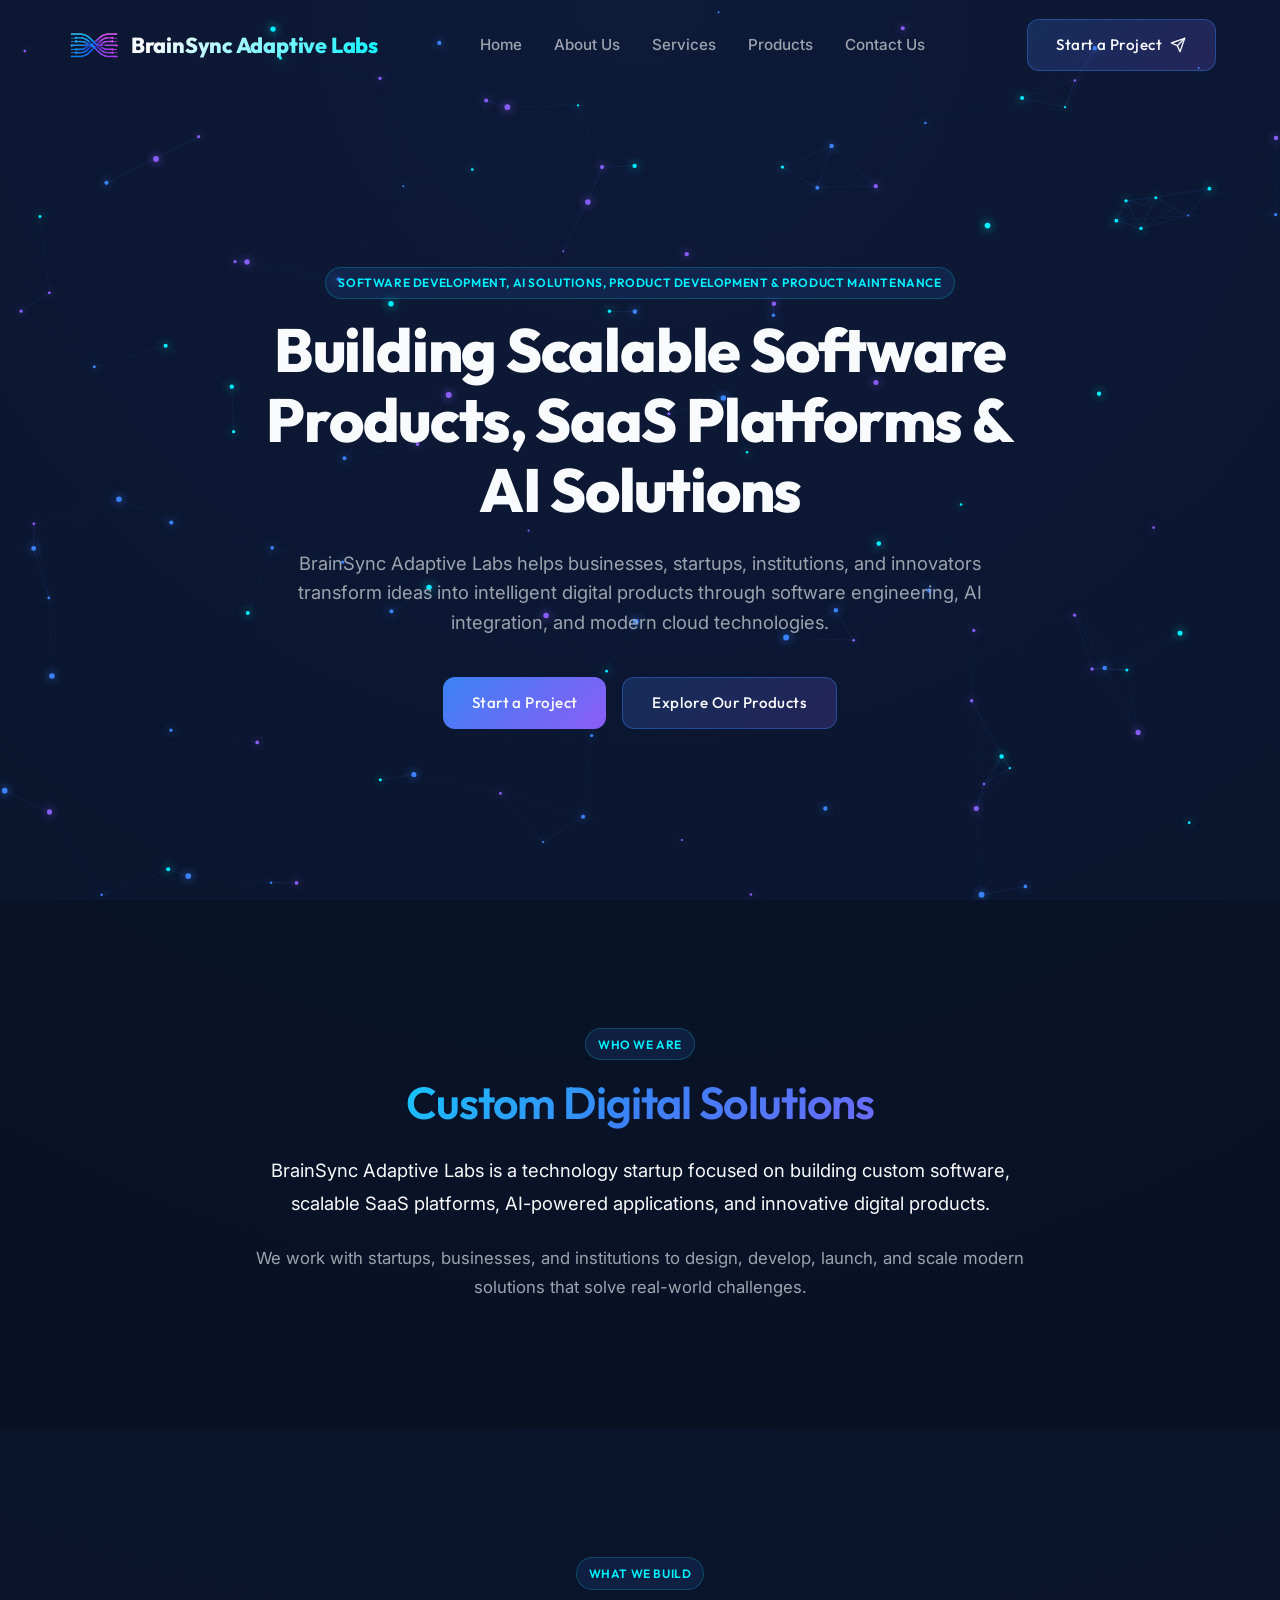
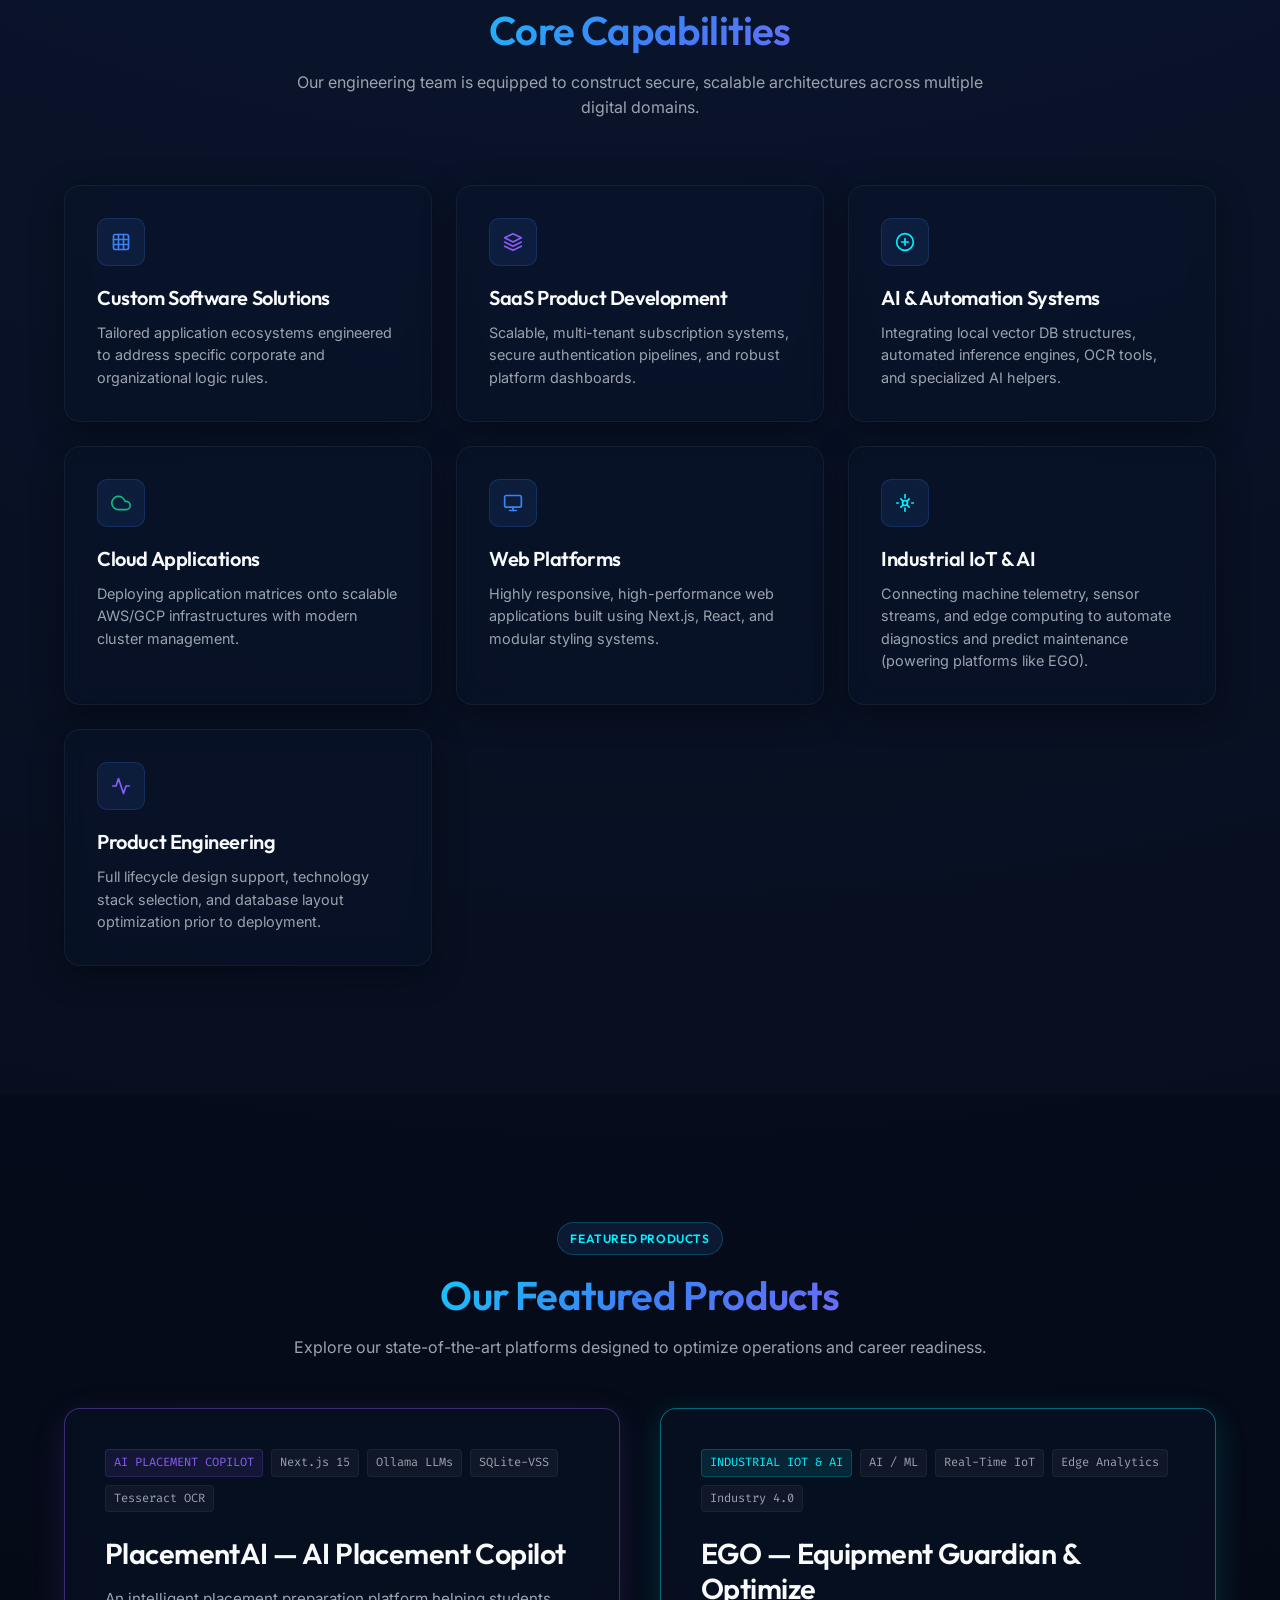
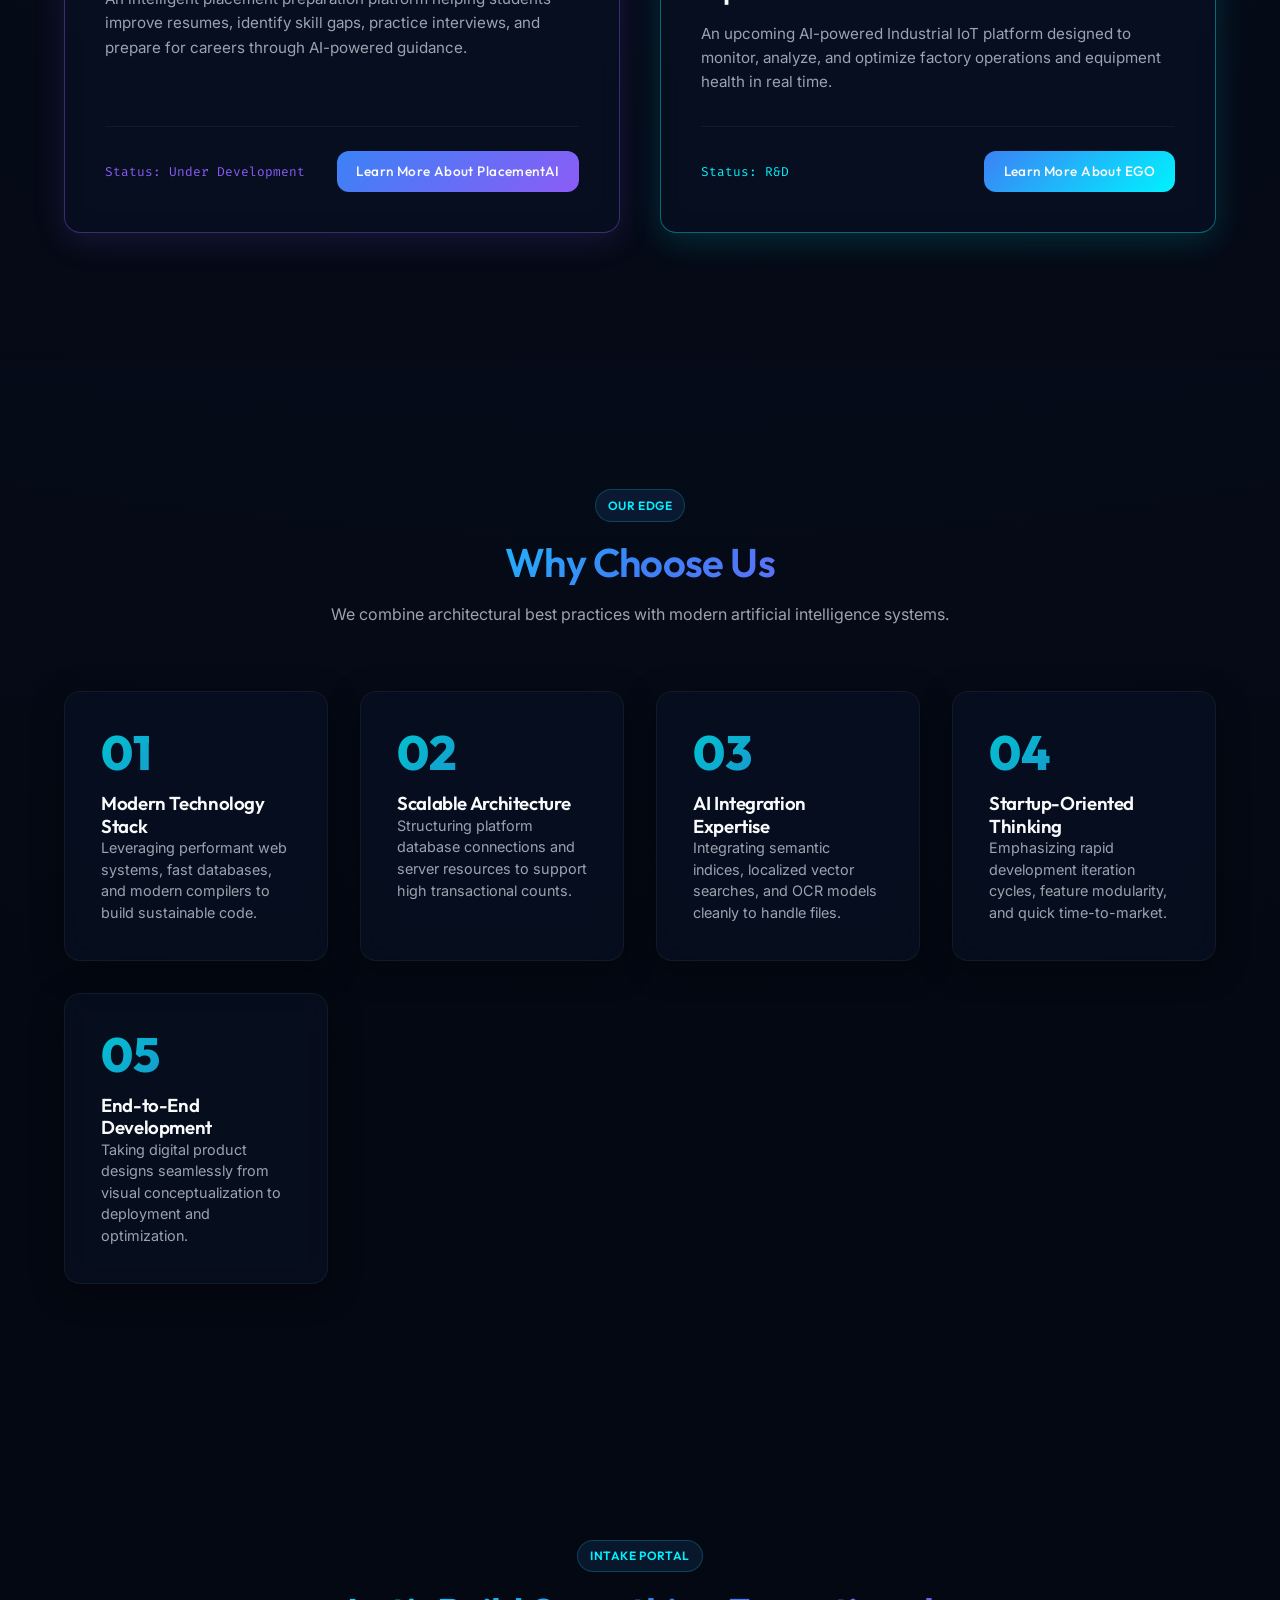
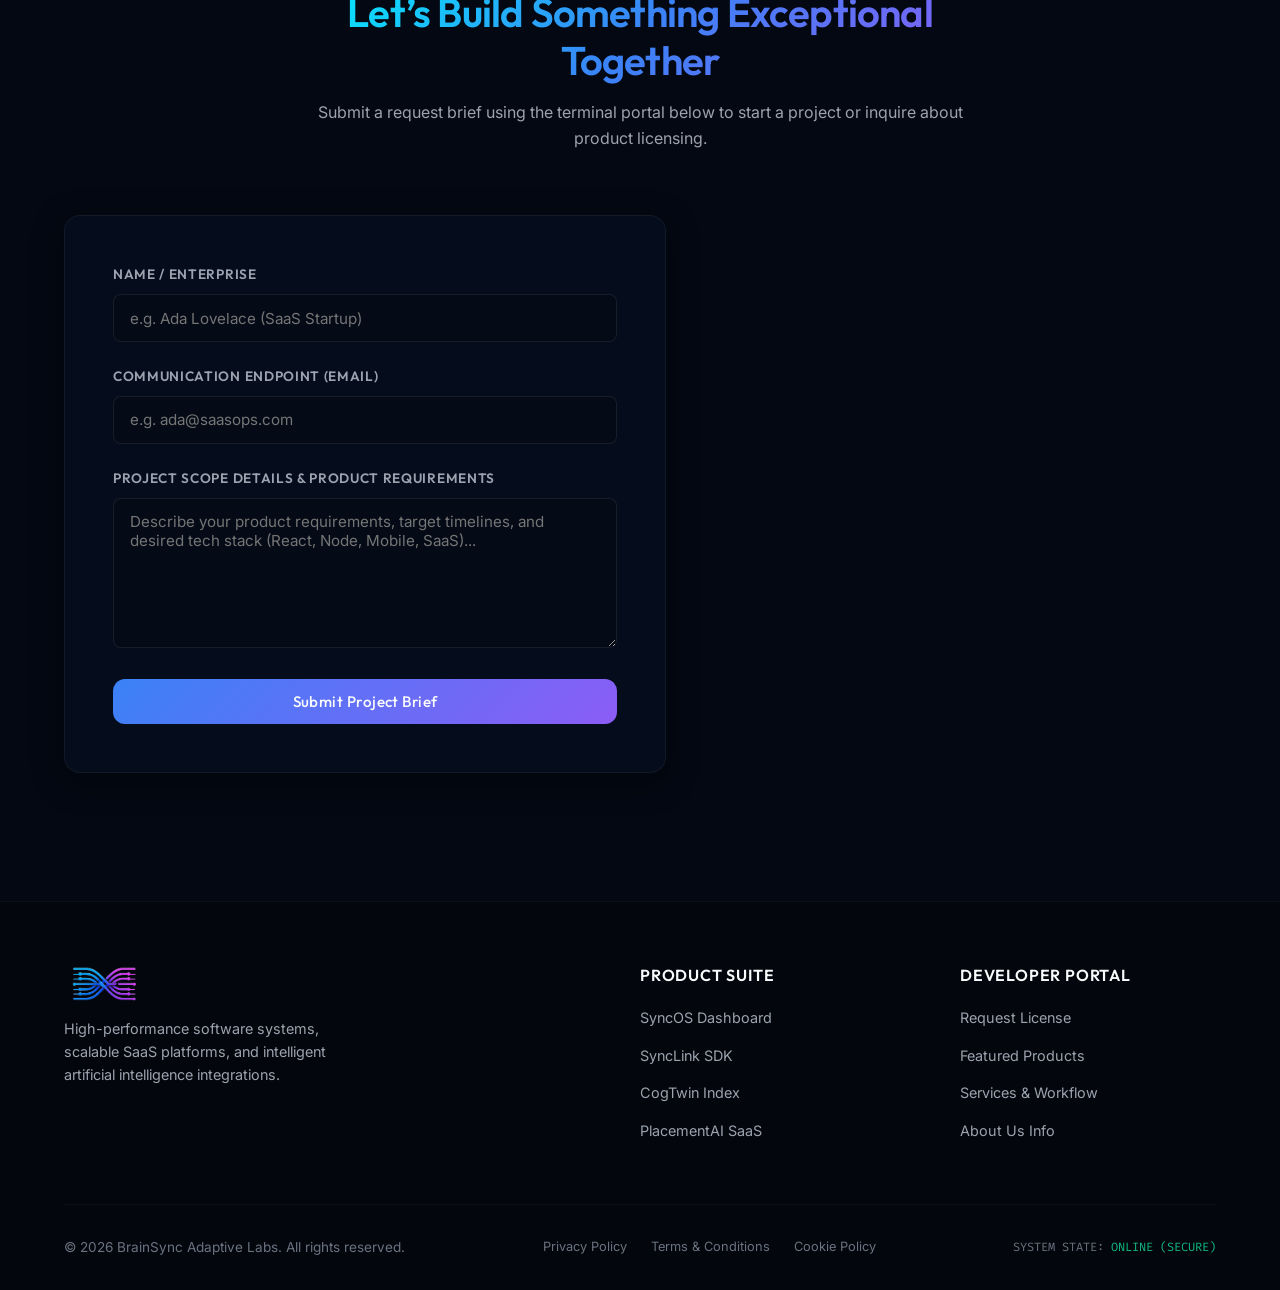
==== index.html @ 4ff1d691 "Version 0.1" ====
<!DOCTYPE html>
<html lang="en">

<head>
  <meta charset="UTF-8">
  <meta name="viewport" content="width=device-width, initial-scale=1.0">
  <title>BrainSync Adaptive Labs</title>

  <!-- SEO Meta Tags -->
  <meta name="description"
    content="BrainSync Adaptive Labs helps businesses, startups, institutions, and innovators transform ideas into intelligent digital products.">
  <meta name="keywords"
    content="BrainSync, Software Development, SaaS Development, AI Integration, Cloud Applications, Web Platforms, Product Engineering, PlacementAI">
  <meta name="author" content="BrainSync Adaptive Labs">

  <!-- Open Graph / Facebook -->
  <meta property="og:type" content="website">
  <meta property="og:title" content="BrainSync Adaptive Labs | Building Scalable Software & AI Solutions">
  <meta property="og:description"
    content="Transforming ideas into intelligent digital products through software engineering and modern cloud technologies.">
  <meta property="og:image" content="assets/logo-design.png">

  <!-- Twitter -->
  <meta property="twitter:card" content="summary_large_image">
  <meta property="twitter:title" content="BrainSync Adaptive Labs | Software Development & AI Product Engineering">
  <meta property="twitter:description"
    content="SaaS Platforms, AI Automation Systems, and custom enterprise software development.">

  <!-- Fonts Preconnect -->
  <link rel="preconnect" href="https://fonts.googleapis.com">
  <link rel="preconnect" href="https://fonts.gstatic.com" crossorigin>

  <!-- Stylesheets -->
  <link rel="stylesheet" href="css/styles.css">
  <link rel="stylesheet" href="css/components.css">
</head>

<body>

  <!-- Header Navigation -->
  <header id="main-header">
    <div class="container nav-container">
      <a href="index.html" class="logo" id="header-logo">
        <img src="assets/logo-design.png" alt="BrainSync Logo" style="height: 26px; margin-right: 0.5rem;">
        BrainSync Adaptive Labs
      </a>
      <nav>
        <ul class="nav-links">
          <li><a href="index.html" id="nav-link-home" class="active">Home</a></li>
          <li><a href="about.html" id="nav-link-about">About Us</a></li>
          <li><a href="services.html" id="nav-link-services">Services</a></li>
          <li><a href="products.html" id="nav-link-products">Products</a></li>
          <li><a href="contact.html" id="nav-link-contact">Contact Us</a></li>
        </ul>
      </nav>
      <a href="contact.html" class="glow-btn" id="nav-cta-btn">
        Start a Project
        <svg width="16" height="16" viewBox="0 0 24 24" fill="none" stroke="currentColor" stroke-width="2"
          stroke-linecap="round" stroke-linejoin="round">
          <line x1="22" y1="2" x2="11" y2="13"></line>
          <polygon points="22 2 15 22 11 13 2 9 22 2"></polygon>
        </svg>
      </a>
    </div>
  </header>

  <!-- Main Content -->
  <main>

    <!-- Hero Section -->
    <section class="hero" id="hero-section">
      <canvas id="particles-canvas"></canvas>
      <div class="container hero-grid-container">
        <div class="hero-content">
          <div class="badge" id="hero-badge">Software Development, AI Solutions, Product Development & Product Maintenance</div>
          <h1 class="hero-title" id="hero-main-title">
            Building Scalable Software Products, SaaS Platforms & AI Solutions
          </h1>
          <p class="hero-desc" id="hero-description">
            BrainSync Adaptive Labs helps businesses, startups, institutions, and innovators transform ideas into
            intelligent digital products through software engineering, AI integration, and modern cloud technologies.
          </p>
          <div class="hero-actions" id="hero-button-group">
            <a href="contact.html" class="glow-btn glow-btn-primary" id="hero-primary-cta">Start a Project</a>
            <a href="products.html" class="glow-btn" id="hero-secondary-cta">Explore Our Products</a>
          </div>
        </div>
    </section>

    <!-- Section: Who We Are -->
    <section class="section-padding" id="who-we-are" style="background: rgba(4, 8, 18, 0.25);">
      <div class="container">
        <div class="reveal" style="text-align: center; max-width: 800px; margin: 0 auto;" id="who-we-are-content">
          <div class="badge">Who We Are</div>
          <h2 class="gradient-text" style="font-size: 2.8rem; margin-bottom: 1.5rem;">Custom Digital Solutions</h2>
          <p style="color: var(--text-primary); font-size: 1.15rem; line-height: 1.8; margin-bottom: 1.5rem;">
            BrainSync Adaptive Labs is a technology startup focused on building custom software, scalable SaaS
            platforms, AI-powered applications, and innovative digital products.
          </p>
          <p style="color: var(--text-secondary); font-size: 1.05rem; line-height: 1.7;">
            We work with startups, businesses, and institutions to design, develop, launch, and scale modern solutions
            that solve real-world challenges.
          </p>
        </div>
      </div>
    </section>

    <!-- Section: What We Build -->
    <section class="section-padding" id="what-we-build">
      <div class="container">
        <div class="reveal" style="text-align: center; max-width: 700px; margin: 0 auto 4rem;"
          id="what-we-build-header">
          <div class="badge">What We Build</div>
          <h2 class="gradient-text" style="font-size: 2.5rem; margin-bottom: 1rem;">Core Capabilities</h2>
          <p style="color: var(--text-secondary);">
            Our engineering team is equipped to construct secure, scalable architectures across multiple digital
            domains.
          </p>
        </div>

        <div class="services-grid reveal" id="what-we-build-grid">

          <!-- Custom Software Solutions -->
          <div class="service-card glass">
            <div class="service-card-icon" style="color: var(--color-primary);">
              <svg width="20" height="20" viewBox="0 0 24 24" fill="none" stroke="currentColor" stroke-width="2"
                stroke-linecap="round" stroke-linejoin="round">
                <rect x="3" y="3" width="18" height="18" rx="2" ry="2"></rect>
                <line x1="9" y1="3" x2="9" y2="21"></line>
                <line x1="15" y1="3" x2="15" y2="21"></line>
                <line x1="3" y1="9" x2="21" y2="9"></line>
                <line x1="3" y1="15" x2="21" y2="15"></line>
              </svg>
            </div>
            <h3>Custom Software Solutions</h3>
            <p>Tailored application ecosystems engineered to address specific corporate and organizational logic rules.
            </p>
          </div>

          <!-- SaaS Product Development -->
          <div class="service-card glass">
            <div class="service-card-icon" style="color: var(--color-secondary);">
              <svg width="20" height="20" viewBox="0 0 24 24" fill="none" stroke="currentColor" stroke-width="2"
                stroke-linecap="round" stroke-linejoin="round">
                <path d="M12 2L2 7l10 5 10-5-10-5zM2 17l10 5 10-5M2 12l10 5 10-5"></path>
              </svg>
            </div>
            <h3>SaaS Product Development</h3>
            <p>Scalable, multi-tenant subscription systems, secure authentication pipelines, and robust platform
              dashboards.</p>
          </div>

          <!-- AI & Automation Systems -->
          <div class="service-card glass">
            <div class="service-card-icon" style="color: var(--color-accent);">
              <svg width="20" height="20" viewBox="0 0 24 24" fill="none" stroke="currentColor" stroke-width="2"
                stroke-linecap="round" stroke-linejoin="round">
                <circle cx="12" cy="12" r="10"></circle>
                <path d="M8 12h8M12 8v8"></path>
              </svg>
            </div>
            <h3>AI & Automation Systems</h3>
            <p>Integrating local vector DB structures, automated inference engines, OCR tools, and specialized AI
              helpers.</p>
          </div>

          <!-- Cloud Applications -->
          <div class="service-card glass">
            <div class="service-card-icon" style="color: var(--color-success);">
              <svg width="20" height="20" viewBox="0 0 24 24" fill="none" stroke="currentColor" stroke-width="2"
                stroke-linecap="round" stroke-linejoin="round">
                <path d="M18 10h-1.26A8 8 0 1 0 9 20h9a5 5 0 0 0 0-10z"></path>
              </svg>
            </div>
            <h3>Cloud Applications</h3>
            <p>Deploying application matrices onto scalable AWS/GCP infrastructures with modern cluster management.</p>
          </div>

          <!-- Web Platforms -->
          <div class="service-card glass">
            <div class="service-card-icon" style="color: var(--color-primary);">
              <svg width="20" height="20" viewBox="0 0 24 24" fill="none" stroke="currentColor" stroke-width="2"
                stroke-linecap="round" stroke-linejoin="round">
                <rect x="2" y="3" width="20" height="14" rx="2" ry="2"></rect>
                <line x1="8" y1="21" x2="16" y2="21"></line>
                <line x1="12" y1="17" x2="12" y2="21"></line>
              </svg>
            </div>
            <h3>Web Platforms</h3>
            <p>Highly responsive, high-performance web applications built using Next.js, React, and modular styling
              systems.</p>
          </div>

          <!-- Industrial IoT & AI -->
          <div class="service-card glass">
            <div class="service-card-icon" style="color: var(--color-accent);">
              <svg width="20" height="20" viewBox="0 0 24 24" fill="none" stroke="currentColor" stroke-width="2"
                stroke-linecap="round" stroke-linejoin="round">
                <circle cx="12" cy="12" r="3"></circle>
                <path d="M12 2v4M12 18v4M4 12H2m20 0h-2M17 17l-3-3M7 7l3 3M17 7l-3 3M7 17l3-3"></path>
              </svg>
            </div>
            <h3>Industrial IoT & AI</h3>
            <p>Connecting machine telemetry, sensor streams, and edge computing to automate diagnostics and predict maintenance (powering platforms like EGO).</p>
          </div>

          <!-- Product Engineering -->
          <div class="service-card glass" id="card-product-eng">
            <div class="service-card-icon" style="color: var(--color-secondary);">
              <svg width="20" height="20" viewBox="0 0 24 24" fill="none" stroke="currentColor" stroke-width="2"
                stroke-linecap="round" stroke-linejoin="round">
                <polyline points="22 12 18 12 15 21 9 3 6 12 2 12"></polyline>
              </svg>
            </div>
            <h3>Product Engineering</h3>
            <p>Full lifecycle design support, technology stack selection, and database layout optimization prior to
              deployment.</p>
          </div>

        </div>
      </div>
    </section>

    <!-- Section: Featured Products -->
    <section class="section-padding" id="featured-product" style="background: rgba(4, 8, 18, 0.4);">
      <div class="container">
        <div class="reveal" style="text-align: center; max-width: 700px; margin: 0 auto 3rem;"
          id="featured-product-header">
          <div class="badge">Featured Products</div>
          <h2 class="gradient-text" style="font-size: 2.5rem; margin-bottom: 1rem;">Our Featured Products</h2>
          <p style="color: var(--text-secondary);">
            Explore our state-of-the-art platforms designed to optimize operations and career readiness.
          </p>
        </div>

        <div class="grid-cols-2 reveal">
          <!-- PlacementAI Card -->
          <div class="work-card glass"
            style="border-color: rgba(139, 92, 246, 0.4); box-shadow: 0 8px 32px 0 rgba(139, 92, 246, 0.15); display: flex; flex-direction: column; justify-content: space-between;">
            <div>
              <div class="work-tech-stack" style="margin-bottom: 1.5rem;">
                <span class="tech-badge"
                  style="background: rgba(139, 92, 246, 0.1); color: var(--color-secondary); border-color: rgba(139, 92, 246, 0.2);">AI PLACEMENT COPILOT</span>
                <span class="tech-badge">Next.js 15</span>
                <span class="tech-badge">Ollama LLMs</span>
                <span class="tech-badge">SQLite-VSS</span>
                <span class="tech-badge">Tesseract OCR</span>
              </div>
              <h3 style="font-size: 1.8rem; margin-bottom: 1rem;">PlacementAI — AI Placement Copilot</h3>
              <p style="color: var(--text-secondary); font-size: 0.95rem; line-height: 1.6; margin-bottom: 2rem;">
                An intelligent placement preparation platform helping students improve resumes, identify skill gaps,
                practice interviews, and prepare for careers through AI-powered guidance.
              </p>
            </div>
            <div
              style="display: flex; align-items: center; justify-content: space-between; flex-wrap: wrap; gap: 1rem; margin-top: auto; border-top: 1px solid rgba(255, 255, 255, 0.05); padding-top: 1.5rem;">
              <div style="font-family: var(--font-mono); font-size: 0.8rem; color: var(--color-secondary);">
                Status: Under Development
              </div>
              <a href="products.html" class="glow-btn glow-btn-primary"
                style="padding: 0.6rem 1.2rem; font-size: 0.85rem;">
                Learn More About PlacementAI
              </a>
            </div>
          </div>

          <!-- EGO Card -->
          <div class="work-card glass"
            style="border-color: rgba(0, 242, 254, 0.4); box-shadow: 0 8px 32px 0 rgba(0, 242, 254, 0.15); display: flex; flex-direction: column; justify-content: space-between;">
            <div>
              <div class="work-tech-stack" style="margin-bottom: 1.5rem;">
                <span class="tech-badge"
                  style="background: rgba(0, 242, 254, 0.1); color: var(--color-accent); border-color: rgba(0, 242, 254, 0.2);">INDUSTRIAL IOT & AI</span>
                <span class="tech-badge">AI / ML</span>
                <span class="tech-badge">Real-Time IoT</span>
                <span class="tech-badge">Edge Analytics</span>
                <span class="tech-badge">Industry 4.0</span>
              </div>
              <h3 style="font-size: 1.8rem; margin-bottom: 1rem;">EGO — Equipment Guardian & Optimize</h3>
              <p style="color: var(--text-secondary); font-size: 0.95rem; line-height: 1.6; margin-bottom: 2rem;">
                An upcoming AI-powered Industrial IoT platform designed to monitor, analyze, and optimize factory operations and equipment health in real time.
              </p>
            </div>
            <div
              style="display: flex; align-items: center; justify-content: space-between; flex-wrap: wrap; gap: 1rem; margin-top: auto; border-top: 1px solid rgba(255, 255, 255, 0.05); padding-top: 1.5rem;">
              <div style="font-family: var(--font-mono); font-size: 0.8rem; color: var(--color-accent);">
                Status: R&D
              </div>
              <a href="products.html#ego-product-section" class="glow-btn glow-btn-primary"
                style="padding: 0.6rem 1.2rem; font-size: 0.85rem; background: linear-gradient(135deg, var(--color-primary) 0%, var(--color-accent) 100%); border: none;">
                Learn More About EGO
              </a>
            </div>
          </div>
        </div>
      </div>
    </section>

    <!-- Section: Why Choose Us -->
    <section class="section-padding" id="why-choose-us">
      <div class="container">
        <div class="reveal" style="text-align: center; max-width: 700px; margin: 0 auto 4rem;"
          id="why-choose-us-header">
          <div class="badge">Our Edge</div>
          <h2 class="gradient-text" style="font-size: 2.5rem; margin-bottom: 1rem;">Why Choose Us</h2>
          <p style="color: var(--text-secondary);">
            We combine architectural best practices with modern artificial intelligence systems.
          </p>
        </div>

        <div class="process-grid reveal" id="why-choose-us-grid">

          <div class="process-step-card glass">
            <div class="process-number">01</div>
            <h3>Modern Technology Stack</h3>
            <p style="color: var(--text-secondary); font-size: 0.9rem; line-height: 1.5;">
              Leveraging performant web systems, fast databases, and modern compilers to build sustainable code.
            </p>
          </div>

          <div class="process-step-card glass">
            <div class="process-number">02</div>
            <h3>Scalable Architecture</h3>
            <p style="color: var(--text-secondary); font-size: 0.9rem; line-height: 1.5;">
              Structuring platform database connections and server resources to support high transactional counts.
            </p>
          </div>

          <div class="process-step-card glass">
            <div class="process-number">03</div>
            <h3>AI Integration Expertise</h3>
            <p style="color: var(--text-secondary); font-size: 0.9rem; line-height: 1.5;">
              Integrating semantic indices, localized vector searches, and OCR models cleanly to handle files.
            </p>
          </div>

          <div class="process-step-card glass">
            <div class="process-number">04</div>
            <h3>Startup-Oriented Thinking</h3>
            <p style="color: var(--text-secondary); font-size: 0.9rem; line-height: 1.5;">
              Emphasizing rapid development iteration cycles, feature modularity, and quick time-to-market.
            </p>
          </div>

          <div class="process-step-card glass" id="why-us-5" style="grid-column: span 1; justify-self: center;">
            <div class="process-number">05</div>
            <h3>End-to-End Development</h3>
            <p style="color: var(--text-secondary); font-size: 0.9rem; line-height: 1.5;">
              Taking digital product designs seamlessly from visual conceptualization to deployment and optimization.
            </p>
          </div>

        </div>
      </div>
    </section>

    <!-- Final CTA & Intake Section -->
    <section class="section-padding" id="contact" style="background: rgba(4, 8, 18, 0.4);">
      <div class="container">

        <div class="reveal" style="text-align: center; max-width: 700px; margin: 0 auto 4rem;"
          id="contact-section-header">
          <div class="badge">Intake Portal</div>
          <h2 class="gradient-text" style="font-size: 2.5rem; margin-bottom: 1rem;">Let’s Build Something Exceptional
            Together</h2>
          <p style="color: var(--text-secondary);">
            Submit a request brief using the terminal portal below to start a project or inquire about product
            licensing.
          </p>
        </div>

        <div class="portal-grid reveal" id="contact-portal-grid">

          <!-- Request Form -->
          <div class="portal-form-container glass" id="contact-form-card">
            <form id="contact-form">
              <div class="form-group">
                <label for="form-name" class="form-label">Name / Enterprise</label>
                <input type="text" id="form-name" class="form-input" placeholder="e.g. Ada Lovelace (SaaS Startup)"
                  required>
              </div>
              <div class="form-group">
                <label for="form-email" class="form-label">Communication Endpoint (Email)</label>
                <input type="email" id="form-email" class="form-input" placeholder="e.g. ada@saasops.com" required>
              </div>
              <div class="form-group">
                <label for="form-message" class="form-label">Project Scope Details & Product Requirements</label>
                <textarea id="form-message" class="form-textarea"
                  placeholder="Describe your product requirements, target timelines, and desired tech stack (React, Node, Mobile, SaaS)..."
                  required></textarea>
              </div>
              <button type="submit" class="glow-btn glow-btn-primary" style="width: 100%;" id="form-submit">
                Submit Project Brief
              </button>
            </form>
          </div>

          <!-- Console Terminal 
          <div class="terminal-card" id="contact-terminal-card">
            <div class="terminal-header">
              <div class="terminal-dots">
                <div class="terminal-dot-btn red"></div>
                <div class="terminal-dot-btn yellow"></div>
                <div class="terminal-dot-btn green"></div>
              </div>
              <div class="terminal-title">BrainSync CLI - Telemetry Log</div>
              <div style="width: 38px;"></div>  visual balance spacer 
            </div>
            <div class="terminal-body" id="terminal-body">
              <div class="terminal-line">
                <span class="terminal-prompt">bs-labs$</span>
                <span class="terminal-text system">System active. Telemetry channels open on port 8080.</span>
              </div>
              <div class="terminal-line">
                <span class="terminal-prompt">bs-labs$</span>
                <span class="terminal-text system">Awaiting contact portal submission. Ready.</span>
              </div>
              <span class="terminal-cursor"></span>
            </div>
          </div>

        </div>

      </div>
      -->
    </section>

  </main>

  <!-- Footer Section -->
  <footer>
    <div class="container">
      <div class="footer-grid" id="footer-top-grid">
        <div class="footer-brand" id="footer-brand-info">
          <img src="assets/logo-design.png" alt="BrainSync Logo"
            style="height: 35px; border-radius: 4px; margin-bottom: 1rem; display: block;">
          <p>
            High-performance software systems, scalable SaaS platforms, and intelligent artificial intelligence
            integrations.
          </p>
        </div>
        <div class="footer-links" id="footer-nav-col">
          <h4>Product Suite</h4>
          <ul>
            <li><a href="products.html">SyncOS Dashboard</a></li>
            <li><a href="products.html">SyncLink SDK</a></li>
            <li><a href="products.html">CogTwin Index</a></li>
            <li><a href="products.html">PlacementAI SaaS</a></li>
          </ul>
        </div>
        <div class="footer-links" id="footer-legal-col">
          <h4>Developer Portal</h4>
          <ul>
            <li><a href="contact.html">Request License</a></li>
            <li><a href="index.html#featured-product">Featured Products</a></li>
            <li><a href="services.html">Services & Workflow</a></li>
            <li><a href="about.html">About Us Info</a></li>
          </ul>
        </div>
      </div>
      <div class="footer-bottom" id="footer-bottom-bar">
        <div>&copy; 2026 BrainSync Adaptive Labs. All rights reserved.</div>
        <div style="display: flex; gap: 1.5rem; font-size: 0.8rem; flex-wrap: wrap;">
          <a href="privacy.html">Privacy Policy</a>
          <a href="terms.html">Terms & Conditions</a>
          <a href="cookies.html">Cookie Policy</a>
        </div>
        <div style="font-family: var(--font-mono); font-size: 0.75rem;">
          SYSTEM STATE: <span style="color: var(--color-success);">ONLINE (SECURE)</span>
        </div>
      </div>
    </div>
  </footer>

  <!-- Scripts -->
  <script type="module" src="js/main.js"></script>
</body>

</html>
---- css/styles.css ----
@import url('https://fonts.googleapis.com/css2?family=Fira+Code:wght@400;500&family=Inter:wght@300;400;500;600;700&family=Outfit:wght@300;400;500;600;700;800&display=swap');

:root {
  --font-sans: 'Inter', system-ui, -apple-system, sans-serif;
  --font-display: 'Outfit', var(--font-sans);
  --font-mono: 'Fira Code', monospace;

  /* Color Palette - Cybernetic Neuro-space theme */
  --bg-darker: #040812;
  --bg-dark: #070d1e;
  --bg-card: rgba(10, 20, 42, 0.45);
  --bg-card-hover: rgba(16, 32, 64, 0.6);
  --border-color: rgba(255, 255, 255, 0.05);
  --border-glow: rgba(59, 130, 246, 0.15);

  --color-primary: #3B82F6;
  --color-primary-rgb: 59, 130, 246;
  --color-secondary: #8B5CF6;
  --color-secondary-rgb: 139, 92, 246;
  --color-accent: #00F2FE;
  --color-accent-rgb: 0, 242, 254;
  --color-success: #10B981;
  --color-success-rgb: 16, 185, 129;
  --color-warning: #F59E0B;
  --color-warning-rgb: 245, 158, 11;
  --color-danger: #EF4444;
  --color-danger-rgb: 239, 68, 68;

  --text-primary: #F9FAFB;
  --text-secondary: #9CA3AF;
  --text-muted: #6B7280;

  --transition-fast: 0.15s cubic-bezier(0.4, 0, 0.2, 1);
  --transition-normal: 0.3s cubic-bezier(0.4, 0, 0.2, 1);
  --transition-slow: 0.5s cubic-bezier(0.4, 0, 0.2, 1);
  --transition-bounce: 0.5s cubic-bezier(0.175, 0.885, 0.32, 1.275);
}

/* Base resets */
* {
  margin: 0;
  padding: 0;
  box-sizing: border-box;
  outline: none;
}

html {
  scroll-behavior: smooth;
  font-size: 16px;
  background-color: var(--bg-darker);
  color: var(--text-primary);
  font-family: var(--font-sans);
}

body {
  overflow-x: hidden;
  background: radial-gradient(circle at 50% 0%, #0d1a38 0%, var(--bg-darker) 70%);
  min-height: 100vh;
  line-height: 1.6;
  -webkit-font-smoothing: antialiased;
}

/* Custom Scrollbar */
::-webkit-scrollbar {
  width: 8px;
  height: 8px;
}
::-webkit-scrollbar-track {
  background: var(--bg-darker);
}
::-webkit-scrollbar-thumb {
  background: rgba(59, 130, 246, 0.15);
  border-radius: 4px;
  border: 1px solid rgba(255, 255, 255, 0.03);
}
::-webkit-scrollbar-thumb:hover {
  background: rgba(59, 130, 246, 0.3);
}

/* Typography elements */
h1, h2, h3, h4, h5, h6 {
  font-family: var(--font-display);
  font-weight: 600;
  letter-spacing: -0.02em;
  color: var(--text-primary);
  line-height: 1.2;
}

a {
  text-decoration: none;
  color: inherit;
  transition: var(--transition-fast);
}

button, input, textarea {
  font-family: inherit;
}

/* Custom Selection */
::selection {
  background: rgba(0, 242, 254, 0.25);
  color: var(--text-primary);
}

/* Layout Utilities */
.container {
  width: 100%;
  max-width: 1200px;
  margin: 0 auto;
  padding: 0 1.5rem;
}

.section-padding {
  padding: 8rem 0;
}

@media (max-width: 768px) {
  .section-padding {
    padding: 5rem 0;
  }
}

/* Flex & Grid Utilities */
.flex-center {
  display: flex;
  align-items: center;
  justify-content: center;
}

.grid-cols-2 {
  display: grid;
  grid-template-columns: repeat(2, 1fr);
  gap: 2.5rem;
}

.grid-cols-3 {
  display: grid;
  grid-template-columns: repeat(3, 1fr);
  gap: 2rem;
}

@media (max-width: 992px) {
  .grid-cols-3 {
    grid-template-columns: repeat(2, 1fr);
  }
}

@media (max-width: 768px) {
  .grid-cols-2, .grid-cols-3 {
    grid-template-columns: 1fr;
    gap: 1.5rem;
  }
}

/* Visual FX Utilities */
.glass {
  background: var(--bg-card);
  backdrop-filter: blur(12px);
  -webkit-backdrop-filter: blur(12px);
  border: 1px solid var(--border-color);
  box-shadow: 0 8px 32px 0 rgba(0, 0, 0, 0.37);
  border-radius: 16px;
  transition: var(--transition-normal);
}

.glass:hover {
  border-color: rgba(59, 130, 246, 0.25);
  box-shadow: 0 8px 32px 0 rgba(59, 130, 246, 0.1);
  background: var(--bg-card-hover);
}

.gradient-text {
  background: linear-gradient(135deg, var(--color-accent) 0%, var(--color-primary) 50%, var(--color-secondary) 100%);
  -webkit-background-clip: text;
  background-clip: text;
  -webkit-text-fill-color: transparent;
  color: transparent;
}

.glow-btn {
  position: relative;
  display: inline-flex;
  align-items: center;
  justify-content: center;
  padding: 0.8rem 1.8rem;
  font-family: var(--font-display);
  font-size: 0.95rem;
  font-weight: 500;
  border-radius: 12px;
  background: linear-gradient(135deg, rgba(59, 130, 246, 0.2) 0%, rgba(139, 92, 246, 0.2) 100%);
  border: 1px solid rgba(59, 130, 246, 0.4);
  color: var(--text-primary);
  cursor: pointer;
  overflow: hidden;
  transition: var(--transition-normal);
  gap: 0.5rem;
  letter-spacing: 0.03em;
}

.glow-btn::before {
  content: '';
  position: absolute;
  top: 0;
  left: -100%;
  width: 100%;
  height: 100%;
  background: linear-gradient(
    90deg,
    transparent,
    rgba(255, 255, 255, 0.15),
    transparent
  );
  transition: 0.5s;
}

.glow-btn:hover::before {
  left: 100%;
}

.glow-btn:hover {
  background: linear-gradient(135deg, rgba(59, 130, 246, 0.4) 0%, rgba(139, 92, 246, 0.4) 100%);
  border-color: var(--color-accent);
  box-shadow: 0 0 20px rgba(0, 242, 254, 0.35);
  transform: translateY(-2px);
}

.glow-btn:active {
  transform: translateY(0);
}

.glow-btn-primary {
  background: linear-gradient(135deg, var(--color-primary) 0%, var(--color-secondary) 100%);
  border: none;
}

.glow-btn-primary:hover {
  background: linear-gradient(135deg, #2563EB 0%, #7C3AED 100%);
  box-shadow: 0 0 25px rgba(139, 92, 246, 0.5);
}

/* Animations */
@keyframes float {
  0% { transform: translateY(0px); }
  50% { transform: translateY(-10px); }
  100% { transform: translateY(0px); }
}

@keyframes pulse-glow {
  0% { box-shadow: 0 0 0 0 rgba(59, 130, 246, 0.4); }
  70% { box-shadow: 0 0 0 10px rgba(59, 130, 246, 0); }
  100% { box-shadow: 0 0 0 0 rgba(59, 130, 246, 0); }
}

.float-element {
  animation: float 6s ease-in-out infinite;
}

/* Reveal on scroll styling */
.reveal {
  opacity: 0;
  transform: translateY(30px);
  transition: opacity var(--transition-slow), transform var(--transition-slow);
}

.reveal.active {
  opacity: 1;
  transform: translateY(0);
}

/* Badge style */
.badge {
  display: inline-flex;
  align-items: center;
  padding: 0.35rem 0.75rem;
  font-family: var(--font-display);
  font-size: 0.75rem;
  font-weight: 600;
  text-transform: uppercase;
  letter-spacing: 0.05em;
  border-radius: 50px;
  background: rgba(59, 130, 246, 0.12);
  color: var(--color-accent);
  border: 1px solid rgba(0, 242, 254, 0.2);
  margin-bottom: 1rem;
}
---- css/components.css ----
/* Navigation Header */
header {
  position: fixed;
  top: 0;
  left: 0;
  width: 100%;
  z-index: 100;
  padding: 1.2rem 0;
  transition: var(--transition-normal);
  border-bottom: 1px solid transparent;
}

header.scrolled {
  padding: 0.8rem 0;
  background: rgba(4, 8, 18, 0.8);
  backdrop-filter: blur(16px);
  -webkit-backdrop-filter: blur(16px);
  border-bottom: 1px solid rgba(255, 255, 255, 0.05);
  box-shadow: 0 4px 20px rgba(0, 0, 0, 0.3);
}

.nav-container {
  display: flex;
  justify-content: space-between;
  align-items: center;
}

.logo {
  display: flex;
  align-items: center;
  justify-content: flex-start;
  padding: 0.2rem 0;
  font-family: var(--font-display);
  font-size: 1.35rem;
  font-weight: 800;
  text-decoration: none;
  background: linear-gradient(135deg, var(--text-primary) 30%, var(--color-accent) 100%);
  -webkit-background-clip: text;
  -webkit-text-fill-color: transparent;
  background-clip: text;
  color: transparent;
  transition: var(--transition-normal);
  letter-spacing: -0.01em;
}

header.scrolled .logo {
  font-size: 1.25rem;
}

.logo:hover {
  filter: drop-shadow(0 0 8px rgba(0, 242, 254, 0.45));
}

.nav-links {
  display: flex;
  align-items: center;
  gap: 2rem;
  list-style: none;
}

.nav-links a {
  font-size: 0.95rem;
  color: var(--text-secondary);
  font-weight: 500;
  position: relative;
  padding: 0.25rem 0;
}

.nav-links a:hover {
  color: var(--text-primary);
}

.nav-links a::after {
  content: '';
  position: absolute;
  bottom: 0;
  left: 0;
  width: 0;
  height: 2px;
  background: linear-gradient(90deg, var(--color-accent), var(--color-primary));
  transition: var(--transition-normal);
}

.nav-links a:hover::after {
  width: 100%;
}

.menu-btn {
  display: none;
  background: none;
  border: none;
  color: var(--text-primary);
  font-size: 1.5rem;
  cursor: pointer;
}

@media (max-width: 768px) {
  .nav-links {
    display: none; /* We will toggle with JS if required, or keep minimal for design focus */
  }
  .menu-btn {
    display: block;
  }
}

/* Hero Section */
.hero {
  position: relative;
  min-height: 100vh;
  display: flex;
  align-items: center;
  padding-top: 6rem;
  overflow: hidden;
}

#particles-canvas {
  position: absolute;
  top: 0;
  left: 0;
  width: 100%;
  height: 100%;
  z-index: 1;
  pointer-events: all;
}

.hero-grid-container {
  display: flex;
  flex-direction: column;
  align-items: center;
  justify-content: center;
  text-align: center;
  position: relative;
  z-index: 2;
  width: 100%;
  max-width: 900px;
  margin: 0 auto;
}

.hero-content {
  text-align: center;
  display: flex;
  flex-direction: column;
  align-items: center;
  justify-content: center;
}

.hero-title {
  font-size: 3.8rem;
  line-height: 1.15;
  font-weight: 800;
  margin-bottom: 1.5rem;
  max-width: 800px;
}

.hero-desc {
  font-size: 1.15rem;
  color: var(--text-secondary);
  margin-bottom: 2.5rem;
  max-width: 720px;
  line-height: 1.6;
}

.hero-actions {
  display: flex;
  gap: 1rem;
  justify-content: center;
}

.hero-visual {
  display: flex;
  justify-content: center;
  align-items: center;
}

.hero-logo-frame {
  padding: 0.6rem;
  border-radius: 20px;
  background: rgba(4, 8, 18, 0.85);
  border: 1px solid rgba(255, 255, 255, 0.08);
  box-shadow: 0 20px 50px rgba(0, 0, 0, 0.6), 
              0 0 40px rgba(139, 92, 246, 0.2), 
              0 0 80px rgba(0, 242, 254, 0.15);
  overflow: hidden;
  max-width: 440px;
  width: 100%;
  transition: var(--transition-slow);
}

.hero-logo-frame:hover {
  border-color: rgba(0, 242, 254, 0.4);
  box-shadow: 0 20px 60px rgba(0, 0, 0, 0.8), 
              0 0 50px rgba(139, 92, 246, 0.35), 
              0 0 100px rgba(0, 242, 254, 0.25);
  transform: scale(1.03) translateY(-8px);
}

.hero-logo-frame img {
  width: 100%;
  height: auto;
  display: block;
  border-radius: 14px;
}

@media (max-width: 992px) {
  .hero-grid-container {
    grid-template-columns: 1fr;
    text-align: center;
    gap: 3rem;
  }
  .hero-content {
    text-align: center;
  }
  .hero-title {
    font-size: 2.8rem;
  }
  .hero-desc {
    margin-left: auto;
    margin-right: auto;
    font-size: 1rem;
  }
  .hero-actions {
    justify-content: center;
  }
  .hero-logo-frame {
    max-width: 320px;
  }
}

@media (max-width: 576px) {
  .hero-title {
    font-size: 2.2rem;
  }
  .hero-actions {
    flex-direction: column;
    align-items: stretch;
  }
}

/* Cognitive Workload Simulator Widget */
.sim-grid {
  display: grid;
  grid-template-columns: 350px 1fr;
  gap: 2rem;
  align-items: stretch;
}

@media (max-width: 992px) {
  .sim-grid {
    grid-template-columns: 1fr;
  }
}

.sim-panel {
  padding: 2.5rem;
  display: flex;
  flex-direction: column;
  justify-content: space-between;
}

.sim-panel h3 {
  font-size: 1.8rem;
  margin-bottom: 0.75rem;
}

.sim-panel p {
  color: var(--text-secondary);
  font-size: 0.95rem;
  margin-bottom: 2rem;
}

.slider-container {
  margin-top: 1.5rem;
  padding: 1.5rem 0;
}

.slider-labels {
  display: flex;
  justify-content: space-between;
  font-size: 0.75rem;
  font-family: var(--font-display);
  font-weight: 600;
  color: var(--text-muted);
  text-transform: uppercase;
  letter-spacing: 0.05em;
  margin-bottom: 0.5rem;
}

.workload-slider {
  -webkit-appearance: none;
  appearance: none;
  width: 100%;
  height: 6px;
  border-radius: 3px;
  background: rgba(255, 255, 255, 0.1);
  outline: none;
  cursor: pointer;
  transition: background 0.3s;
}

.workload-slider::-webkit-slider-thumb {
  -webkit-appearance: none;
  appearance: none;
  width: 20px;
  height: 20px;
  border-radius: 50%;
  background: var(--color-primary);
  border: 2px solid var(--text-primary);
  box-shadow: 0 0 15px rgba(59, 130, 246, 0.8);
  cursor: pointer;
  transition: transform 0.1s, background-color 0.3s, box-shadow 0.3s;
}

.workload-slider::-webkit-slider-thumb:hover {
  transform: scale(1.2);
}

/* State changes for simulator slider thumb */
.sim-state-rest::-webkit-slider-thumb {
  background: var(--color-success) !important;
  box-shadow: 0 0 15px rgba(16, 185, 129, 0.8) !important;
}

.sim-state-optimal::-webkit-slider-thumb {
  background: var(--color-primary) !important;
  box-shadow: 0 0 15px rgba(59, 130, 246, 0.8) !important;
}

.sim-state-stress::-webkit-slider-thumb {
  background: var(--color-danger) !important;
  box-shadow: 0 0 15px rgba(239, 68, 68, 0.8) !important;
}

/* Visualization Display Area */
.sim-display {
  padding: 2rem;
  min-height: 400px;
  display: flex;
  flex-direction: column;
  position: relative;
  overflow: hidden;
  border-radius: 16px;
  transition: all var(--transition-normal);
}

.sim-display-header {
  display: flex;
  justify-content: space-between;
  align-items: center;
  border-bottom: 1px solid rgba(255, 255, 255, 0.08);
  padding-bottom: 1rem;
  margin-bottom: 1.5rem;
}

.sim-display-title {
  display: flex;
  align-items: center;
  gap: 0.5rem;
  font-family: var(--font-display);
  font-weight: 600;
  font-size: 1.1rem;
}

.sim-display-title i {
  display: inline-block;
  width: 10px;
  height: 10px;
  border-radius: 50%;
}

.sim-display-metrics {
  display: flex;
  gap: 1.5rem;
  font-family: var(--font-mono);
  font-size: 0.85rem;
}

/* Simulated Adaptive UI States */

/* Calm / Rest State */
.sim-display.state-rest {
  border-color: rgba(16, 185, 129, 0.25);
  box-shadow: inset 0 0 40px rgba(16, 185, 129, 0.05), 0 8px 32px 0 rgba(0, 0, 0, 0.37);
}
.sim-display.state-rest .sim-indicator-dot {
  background: var(--color-success);
  box-shadow: 0 0 10px var(--color-success);
}
.sim-display.state-rest .metric-value {
  color: var(--color-success);
}

/* Optimal Flow State */
.sim-display.state-optimal {
  border-color: rgba(59, 130, 246, 0.25);
  box-shadow: inset 0 0 40px rgba(59, 130, 246, 0.05), 0 8px 32px 0 rgba(0, 0, 0, 0.37);
}
.sim-display.state-optimal .sim-indicator-dot {
  background: var(--color-primary);
  box-shadow: 0 0 10px var(--color-primary);
}
.sim-display.state-optimal .metric-value {
  color: var(--color-primary);
}

/* High Stress State */
.sim-display.state-stress {
  border-color: rgba(239, 68, 68, 0.3);
  box-shadow: inset 0 0 50px rgba(239, 68, 68, 0.08), 0 8px 32px 0 rgba(0, 0, 0, 0.37);
}
.sim-display.state-stress .sim-indicator-dot {
  background: var(--color-danger);
  box-shadow: 0 0 10px var(--color-danger);
  animation: pulse-glow 1s infinite;
}
.sim-display.state-stress .metric-value {
  color: var(--color-danger);
}

/* Inner Simulated Layout Elements */
.sim-content-area {
  flex-grow: 1;
  display: flex;
  flex-direction: column;
  justify-content: center;
  transition: all var(--transition-normal);
}

/* Rest layout: Minimalistic, calming, nature imagery / health logs */
.view-rest {
  text-align: center;
  max-width: 450px;
  margin: 0 auto;
}

.rest-orb {
  width: 120px;
  height: 120px;
  border-radius: 50%;
  background: radial-gradient(circle, rgba(16, 185, 129, 0.3) 0%, rgba(16, 185, 129, 0) 70%);
  margin: 0 auto 1.5rem;
  border: 1px solid rgba(16, 185, 129, 0.2);
  display: flex;
  align-items: center;
  justify-content: center;
  animation: float 6s ease-in-out infinite;
}

.rest-orb-inner {
  width: 70px;
  height: 70px;
  border-radius: 50%;
  background: rgba(16, 185, 129, 0.1);
  border: 1px dashed rgba(16, 185, 129, 0.4);
  animation: rotate 20s linear infinite;
}

@keyframes rotate {
  from { transform: rotate(0deg); }
  to { transform: rotate(360deg); }
}

.view-rest h4 {
  font-size: 1.4rem;
  margin-bottom: 0.5rem;
  color: var(--text-primary);
}

.view-rest p {
  color: var(--text-secondary);
  font-size: 0.9rem;
}

/* Optimal layout: High-tech control deck, synapse nodes, live code graph */
.view-optimal {
  display: grid;
  grid-template-columns: 1fr 1fr;
  gap: 1.5rem;
  height: 100%;
}

@media (max-width: 600px) {
  .view-optimal {
    grid-template-columns: 1fr;
  }
}

.opt-card {
  padding: 1.25rem;
  border-radius: 12px;
  background: rgba(255, 255, 255, 0.02);
  border: 1px solid rgba(255, 255, 255, 0.05);
}

.opt-card-title {
  font-family: var(--font-display);
  font-size: 0.85rem;
  text-transform: uppercase;
  color: var(--text-muted);
  letter-spacing: 0.05em;
  margin-bottom: 0.75rem;
  display: flex;
  justify-content: space-between;
}

/* Waveform simulation using SVG animation */
.waveform-svg {
  width: 100%;
  height: 60px;
}

.waveform-path {
  fill: none;
  stroke: var(--color-primary);
  stroke-width: 2;
  stroke-dasharray: 4 2;
  animation: dash 30s linear infinite;
}

@keyframes dash {
  to {
    stroke-dashoffset: -1000;
  }
}

.node-network {
  height: 120px;
  position: relative;
  overflow: hidden;
}

.node-item {
  position: absolute;
  width: 6px;
  height: 6px;
  background-color: var(--color-accent);
  border-radius: 50%;
  box-shadow: 0 0 8px var(--color-accent);
}

/* Stress layout: System overload defense warning, simple font zoom, alerts */
.view-stress {
  text-align: center;
  max-width: 500px;
  margin: 0 auto;
}

.stress-alert-box {
  background: rgba(239, 68, 68, 0.1);
  border: 1px solid rgba(239, 68, 68, 0.3);
  padding: 1.5rem;
  border-radius: 12px;
  margin-bottom: 1.5rem;
  animation: pulse-glow 1.5s infinite;
}

.stress-alert-box h4 {
  color: var(--color-danger);
  font-size: 1.2rem;
  margin-bottom: 0.5rem;
  text-transform: uppercase;
  letter-spacing: 0.05em;
}

.stress-alert-box p {
  color: var(--text-primary);
  font-size: 0.95rem;
}

.stress-actions-sim {
  display: flex;
  flex-direction: column;
  gap: 0.5rem;
  text-align: left;
  background: rgba(255, 255, 255, 0.02);
  border: 1px solid rgba(255, 255, 255, 0.05);
  padding: 1rem;
  border-radius: 8px;
  font-size: 0.85rem;
}

.stress-action-item {
  display: flex;
  align-items: center;
  gap: 0.5rem;
  color: var(--text-secondary);
}

.stress-action-item .checked {
  color: var(--color-success);
  font-weight: bold;
}

/* Product Section */
.product-card {
  padding: 2.5rem;
  position: relative;
  display: flex;
  flex-direction: column;
  height: 100%;
}

.product-icon {
  width: 48px;
  height: 48px;
  border-radius: 12px;
  background: linear-gradient(135deg, rgba(59, 130, 246, 0.1), rgba(139, 92, 246, 0.1));
  border: 1px solid rgba(59, 130, 246, 0.2);
  display: flex;
  align-items: center;
  justify-content: center;
  margin-bottom: 1.5rem;
  color: var(--color-accent);
}

.product-card h3 {
  font-size: 1.5rem;
  margin-bottom: 0.75rem;
}

.product-card p {
  color: var(--text-secondary);
  font-size: 0.95rem;
  margin-bottom: 1.5rem;
  flex-grow: 1;
}

.product-features {
  list-style: none;
  font-size: 0.85rem;
  color: var(--text-secondary);
  border-top: 1px solid rgba(255, 255, 255, 0.05);
  padding-top: 1.25rem;
  margin-bottom: 1.5rem;
}

.product-features li {
  margin-bottom: 0.5rem;
  display: flex;
  align-items: center;
  gap: 0.5rem;
}

.product-features li::before {
  content: '→';
  color: var(--color-accent);
}

.product-specs {
  max-height: 0;
  overflow: hidden;
  transition: max-height 0.4s ease-out;
  font-family: var(--font-mono);
  font-size: 0.8rem;
  background: rgba(4, 8, 18, 0.4);
  border-radius: 8px;
  padding: 0;
  color: var(--color-accent);
}

.product-card.expanded .product-specs {
  max-height: 200px;
  padding: 1rem;
  border: 1px solid rgba(255, 255, 255, 0.05);
  margin-bottom: 1rem;
}

.spec-line {
  margin-bottom: 0.25rem;
}

.spec-label {
  color: var(--text-muted);
}

.product-learn-more {
  background: none;
  border: none;
  color: var(--color-primary);
  font-family: var(--font-display);
  font-size: 0.9rem;
  font-weight: 600;
  cursor: pointer;
  display: inline-flex;
  align-items: center;
  gap: 0.25rem;
  padding: 0;
  text-align: left;
  transition: var(--transition-fast);
}

.product-learn-more:hover {
  color: var(--color-accent);
}

/* Research Timeline */
.research-timeline {
  position: relative;
  max-width: 800px;
  margin: 0 auto;
}

.research-timeline::before {
  content: '';
  position: absolute;
  top: 0;
  bottom: 0;
  left: 31px;
  width: 2px;
  background: linear-gradient(180deg, var(--color-primary), var(--color-secondary), transparent);
}

.timeline-item {
  position: relative;
  padding-left: 5rem;
  margin-bottom: 4rem;
}

.timeline-item:last-child {
  margin-bottom: 0;
}

.timeline-dot {
  position: absolute;
  left: 20px;
  top: 0;
  width: 24px;
  height: 24px;
  border-radius: 50%;
  background: var(--bg-darker);
  border: 2px solid var(--color-primary);
  box-shadow: 0 0 10px var(--color-primary);
  z-index: 2;
  transition: var(--transition-normal);
}

.timeline-item:hover .timeline-dot {
  background: var(--color-accent);
  border-color: var(--color-accent);
  box-shadow: 0 0 15px var(--color-accent);
  transform: scale(1.15);
}

.timeline-content {
  padding: 2rem;
}

.timeline-year {
  font-family: var(--font-display);
  font-size: 0.85rem;
  font-weight: 700;
  color: var(--color-accent);
  text-transform: uppercase;
  letter-spacing: 0.05em;
  margin-bottom: 0.5rem;
}

.timeline-content h3 {
  font-size: 1.4rem;
  margin-bottom: 0.75rem;
}

.timeline-content p {
  color: var(--text-secondary);
  font-size: 0.95rem;
}

/* Vision / Mission Section */
.vm-grid {
  display: grid;
  grid-template-columns: 1fr 1fr;
  gap: 3rem;
}

@media (max-width: 768px) {
  .vm-grid {
    grid-template-columns: 1fr;
    gap: 2rem;
  }
}

.vm-panel {
  padding: 3rem;
  position: relative;
  overflow: hidden;
}

.vm-panel::before {
  content: '';
  position: absolute;
  top: -50px;
  right: -50px;
  width: 150px;
  height: 150px;
  border-radius: 50%;
  background: radial-gradient(circle, rgba(139, 92, 246, 0.1) 0%, transparent 70%);
  pointer-events: none;
}

.vm-title {
  font-size: 1.8rem;
  margin-bottom: 1.5rem;
  display: flex;
  align-items: center;
  gap: 0.75rem;
}

.vm-title i {
  color: var(--color-secondary);
}

.vm-text {
  color: var(--text-secondary);
  font-size: 1rem;
  line-height: 1.7;
}

/* Core Portal Section & Interactive Terminal */
.portal-grid {
  display: grid;
  grid-template-columns: 1.2fr 1fr;
  gap: 3rem;
  align-items: start;
}

@media (max-width: 992px) {
  .portal-grid {
    grid-template-columns: 1fr;
    gap: 2rem;
  }
}

.portal-form-container {
  padding: 3rem;
}

.form-group {
  margin-bottom: 1.5rem;
}

.form-label {
  display: block;
  font-family: var(--font-display);
  font-size: 0.85rem;
  font-weight: 600;
  text-transform: uppercase;
  color: var(--text-secondary);
  margin-bottom: 0.5rem;
  letter-spacing: 0.05em;
}

.form-input, .form-textarea {
  width: 100%;
  background: rgba(4, 8, 18, 0.5);
  border: 1px solid rgba(255, 255, 255, 0.08);
  border-radius: 8px;
  padding: 0.85rem 1rem;
  color: var(--text-primary);
  font-size: 0.95rem;
  transition: var(--transition-normal);
}

.form-input:focus, .form-textarea:focus {
  border-color: var(--color-primary);
  box-shadow: 0 0 15px rgba(59, 130, 246, 0.15);
  background: rgba(4, 8, 18, 0.7);
}

.form-textarea {
  min-height: 150px;
  resize: vertical;
}

/* Terminal Widget Styling */
.terminal-card {
  background: #03060c;
  border: 1px solid rgba(255, 255, 255, 0.06);
  border-radius: 12px;
  overflow: hidden;
  box-shadow: 0 20px 40px rgba(0, 0, 0, 0.5);
}

.terminal-header {
  background: #060b14;
  padding: 0.75rem 1rem;
  display: flex;
  align-items: center;
  justify-content: space-between;
  border-bottom: 1px solid rgba(255, 255, 255, 0.04);
}

.terminal-dots {
  display: flex;
  gap: 0.35rem;
}

.terminal-dot-btn {
  width: 10px;
  height: 10px;
  border-radius: 50%;
}

.terminal-dot-btn.red { background: #ff5f56; }
.terminal-dot-btn.yellow { background: #ffbd2e; }
.terminal-dot-btn.green { background: #27c93f; }

.terminal-title {
  font-family: var(--font-mono);
  font-size: 0.75rem;
  color: var(--text-muted);
}

.terminal-body {
  padding: 1.5rem;
  font-family: var(--font-mono);
  font-size: 0.85rem;
  line-height: 1.5;
  color: #a6accd;
  min-height: 250px;
  max-height: 400px;
  overflow-y: auto;
}

.terminal-line {
  margin-bottom: 0.5rem;
  display: flex;
  gap: 0.5rem;
}

.terminal-prompt {
  color: var(--color-accent);
  user-select: none;
}

.terminal-text {
  word-break: break-all;
}

.terminal-text.system {
  color: var(--text-muted);
}

.terminal-text.success {
  color: var(--color-success);
}

.terminal-text.accent {
  color: var(--color-secondary);
}

.terminal-cursor {
  display: inline-block;
  width: 8px;
  height: 15px;
  background: var(--color-accent);
  animation: blink 1s step-end infinite;
  vertical-align: middle;
  margin-left: 2px;
}

@keyframes blink {
  50% { opacity: 0; }
}

/* Footer Section */
footer {
  background: #03060c;
  padding: 4rem 0 2rem;
  border-top: 1px solid rgba(255, 255, 255, 0.04);
}

.footer-grid {
  display: grid;
  grid-template-columns: 2fr 1fr 1fr;
  gap: 4rem;
  margin-bottom: 3rem;
}

@media (max-width: 768px) {
  .footer-grid {
    grid-template-columns: 1fr;
    gap: 2rem;
  }
}

.footer-brand h3 {
  font-size: 1.5rem;
  margin-bottom: 1rem;
}

.footer-brand p {
  color: var(--text-secondary);
  font-size: 0.9rem;
  max-width: 300px;
}

.footer-links h4 {
  font-size: 1rem;
  margin-bottom: 1.25rem;
  text-transform: uppercase;
  letter-spacing: 0.05em;
  color: var(--text-primary);
}

.footer-links ul {
  list-style: none;
}

.footer-links li {
  margin-bottom: 0.75rem;
}

.footer-links a {
  font-size: 0.9rem;
  color: var(--text-secondary);
}

.footer-links a:hover {
  color: var(--color-accent);
}

.footer-bottom {
  display: flex;
  justify-content: space-between;
  align-items: center;
  border-top: 1px solid rgba(255, 255, 255, 0.04);
  padding-top: 2rem;
  font-size: 0.85rem;
  color: var(--text-muted);
}

@media (max-width: 576px) {
  .footer-bottom {
    flex-direction: column;
    gap: 1rem;
    text-align: center;
  }
}

/* Works & Integrations Showcase Section */
.showcase-tabs {
  display: flex;
  justify-content: center;
  gap: 1rem;
  margin-bottom: 3rem;
  border-bottom: 1px solid rgba(255, 255, 255, 0.05);
  padding-bottom: 1rem;
}

.tab-btn {
  background: none;
  border: none;
  padding: 0.75rem 1.5rem;
  color: var(--text-secondary);
  font-family: var(--font-display);
  font-size: 1rem;
  font-weight: 600;
  cursor: pointer;
  border-radius: 8px;
  transition: var(--transition-normal);
}

.tab-btn:hover {
  color: var(--text-primary);
  background: rgba(255, 255, 255, 0.03);
}

.tab-btn.active {
  color: var(--color-accent);
  background: rgba(0, 242, 254, 0.08);
  border: 1px solid rgba(0, 242, 254, 0.2);
}

.tab-content {
  display: none;
  animation: fadeIn 0.4s ease-out;
}

.tab-content.active {
  display: block;
}

@keyframes fadeIn {
  from { opacity: 0; transform: translateY(10px); }
  to { opacity: 1; transform: translateY(0); }
}

/* Works Case Study Cards */
.works-grid {
  display: grid;
  grid-template-columns: 1fr 1fr;
  gap: 2rem;
}

@media (max-width: 768px) {
  .works-grid {
    grid-template-columns: 1fr;
  }
}

.work-card {
  padding: 2.5rem;
  display: flex;
  flex-direction: column;
  height: 100%;
}

.work-tech-stack {
  display: flex;
  gap: 0.5rem;
  margin-bottom: 1rem;
  flex-wrap: wrap;
}

.tech-badge {
  font-family: var(--font-mono);
  font-size: 0.75rem;
  padding: 0.2rem 0.5rem;
  background: rgba(255, 255, 255, 0.04);
  border-radius: 4px;
  color: var(--text-secondary);
  border: 1px solid rgba(255, 255, 255, 0.05);
}

/* Integration Grid */
.integration-grid {
  display: grid;
  grid-template-columns: repeat(4, 1fr);
  gap: 1.5rem;
}

@media (max-width: 992px) {
  .integration-grid {
    grid-template-columns: repeat(2, 1fr);
  }
}

@media (max-width: 480px) {
  .integration-grid {
    grid-template-columns: 1fr;
  }
}

.integration-card {
  padding: 2rem;
  text-align: center;
  display: flex;
  flex-direction: column;
  align-items: center;
  justify-content: center;
  gap: 1rem;
}

.integration-card i {
  font-size: 2.5rem;
  color: var(--color-primary);
}

.integration-logo-placeholder {
  width: 50px;
  height: 50px;
  border-radius: 12px;
  background: rgba(255, 255, 255, 0.03);
  border: 1px dashed rgba(255, 255, 255, 0.15);
  display: flex;
  align-items: center;
  justify-content: center;
  font-family: var(--font-display);
  font-weight: 700;
  color: var(--text-muted);
}

/* SDK Code Snippet Box */
.sdk-container {
  display: grid;
  grid-template-columns: 1fr 1fr;
  gap: 2rem;
  align-items: center;
}

@media (max-width: 992px) {
  .sdk-container {
    grid-template-columns: 1fr;
  }
}

.code-display {
  background: #03060c;
  border: 1px solid rgba(255, 255, 255, 0.06);
  border-radius: 12px;
  padding: 1.5rem;
  font-family: var(--font-mono);
  font-size: 0.85rem;
  line-height: 1.5;
  overflow-x: auto;
  box-shadow: 0 10px 30px rgba(0, 0, 0, 0.3);
}

.code-keyword { color: #ff7b72; }
.code-string { color: #a5d6ff; }
.code-comment { color: #8b949e; }
.code-function { color: #d2a8ff; }
.code-variable { color: #ffa657; }

/* Services Section Styles */
.services-grid {
  display: grid;
  grid-template-columns: repeat(3, 1fr);
  gap: 1.5rem;
}

@media (max-width: 992px) {
  .services-grid {
    grid-template-columns: repeat(2, 1fr);
  }
}

@media (max-width: 576px) {
  .services-grid {
    grid-template-columns: 1fr;
  }
}

.service-card {
  padding: 2rem;
  display: flex;
  flex-direction: column;
  height: 100%;
}

.service-card h3 {
  font-size: 1.25rem;
  margin: 1.25rem 0 0.75rem;
}

.service-card p {
  color: var(--text-secondary);
  font-size: 0.9rem;
  line-height: 1.55;
}

.service-card-icon {
  width: 48px;
  height: 48px;
  border-radius: 10px;
  background: rgba(59, 130, 246, 0.1);
  border: 1px solid rgba(59, 130, 246, 0.2);
  display: flex;
  align-items: center;
  justify-content: center;
  color: var(--color-accent);
}

/* Process Steps */
.process-grid {
  display: grid;
  grid-template-columns: repeat(4, 1fr);
  gap: 2rem;
}

@media (max-width: 992px) {
  .process-grid {
    grid-template-columns: repeat(2, 1fr);
  }
}

@media (max-width: 576px) {
  .process-grid {
    grid-template-columns: 1fr;
  }
}

.process-step-card {
  padding: 2.25rem;
  position: relative;
  display: flex;
  flex-direction: column;
  height: 100%;
}

.process-number {
  font-family: var(--font-display);
  font-size: 3rem;
  font-weight: 800;
  line-height: 1;
  background: linear-gradient(135deg, var(--color-accent) 0%, var(--color-primary) 100%);
  -webkit-background-clip: text;
  background-clip: text;
  -webkit-text-fill-color: transparent;
  opacity: 0.8;
  margin-bottom: 1rem;
}
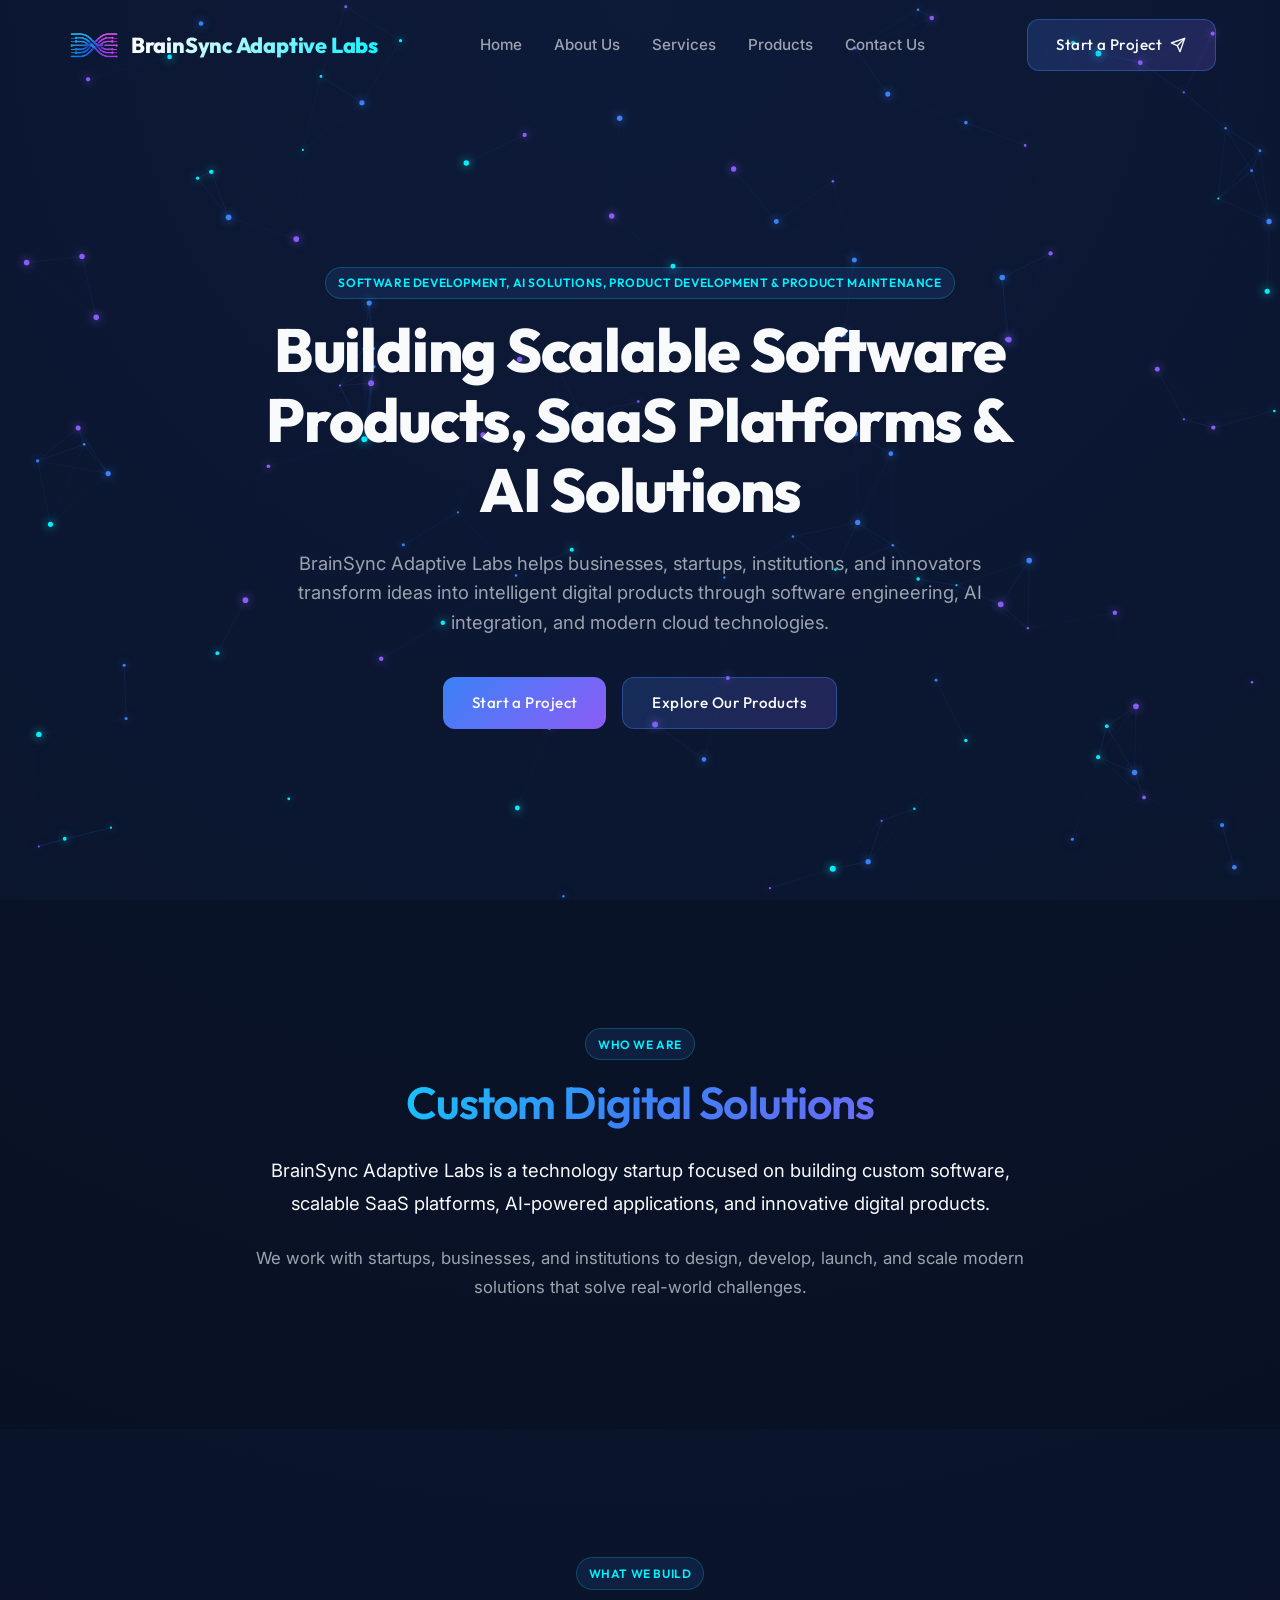
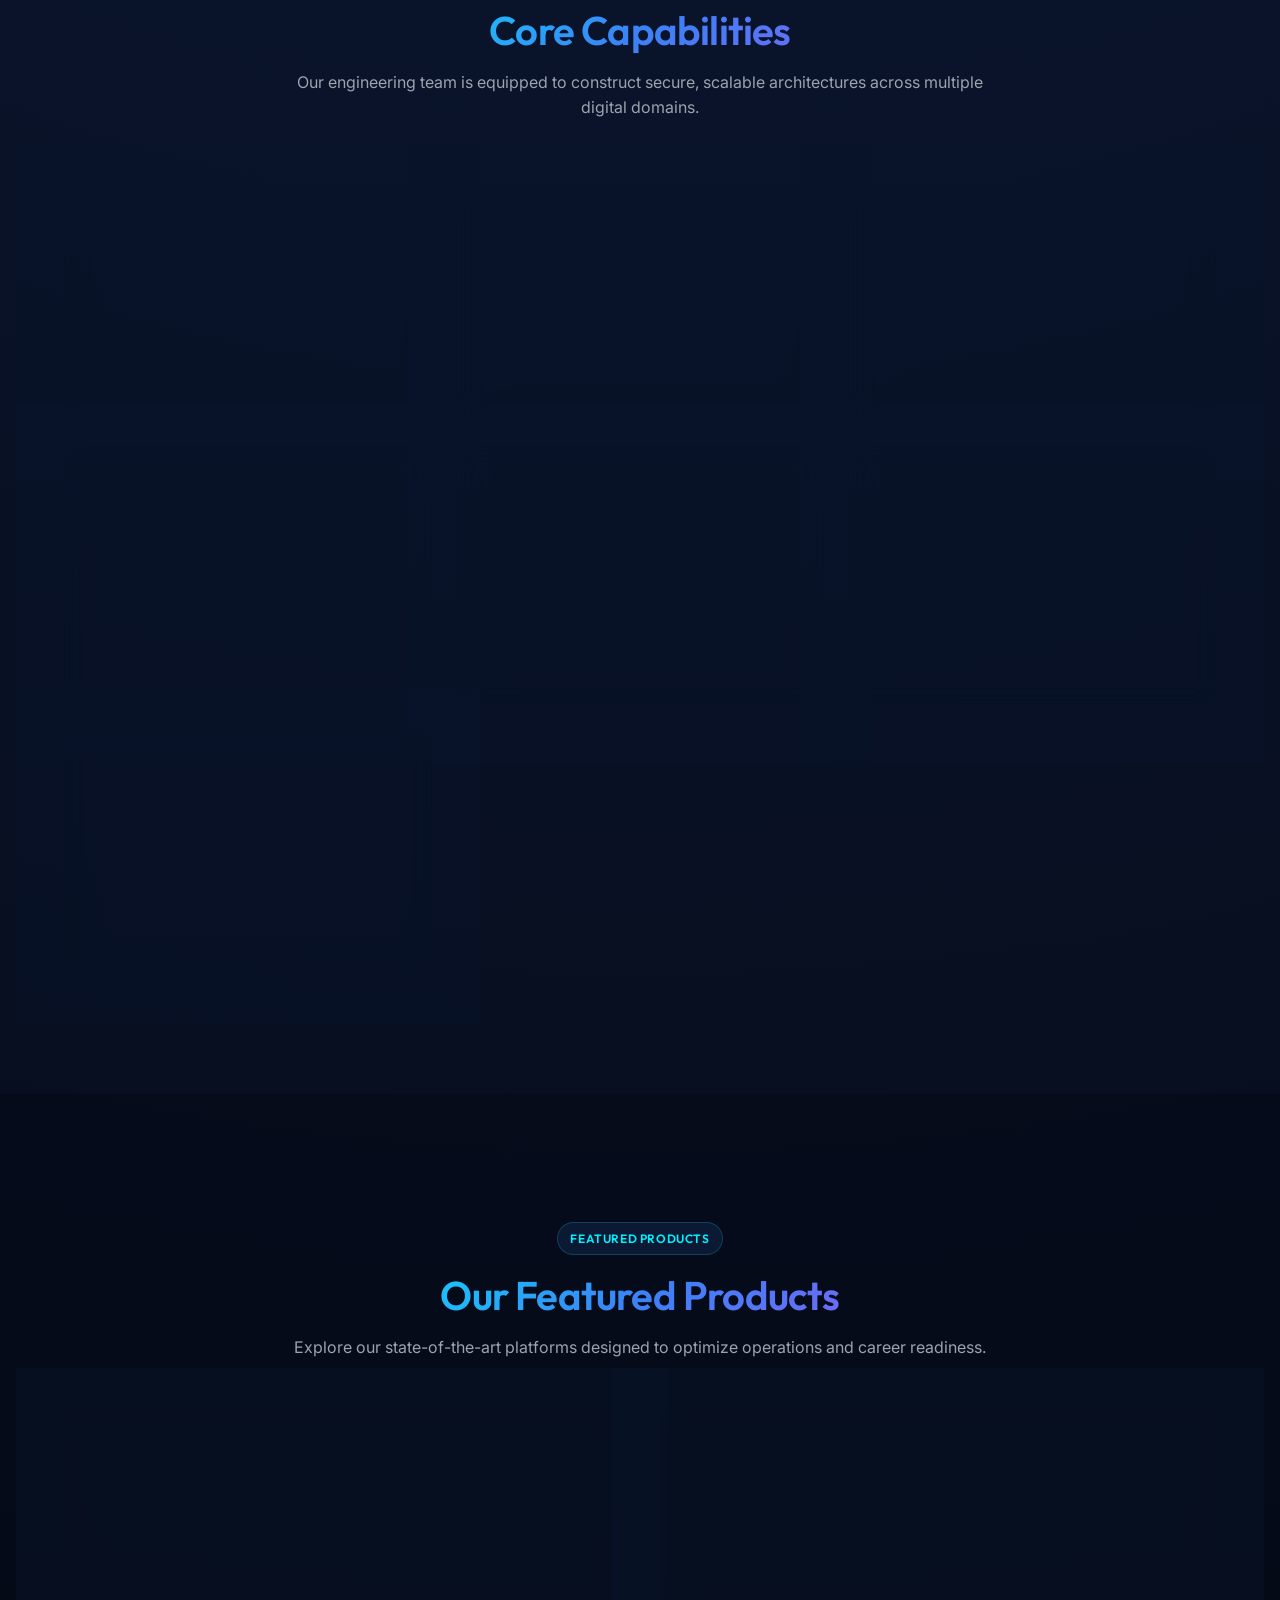
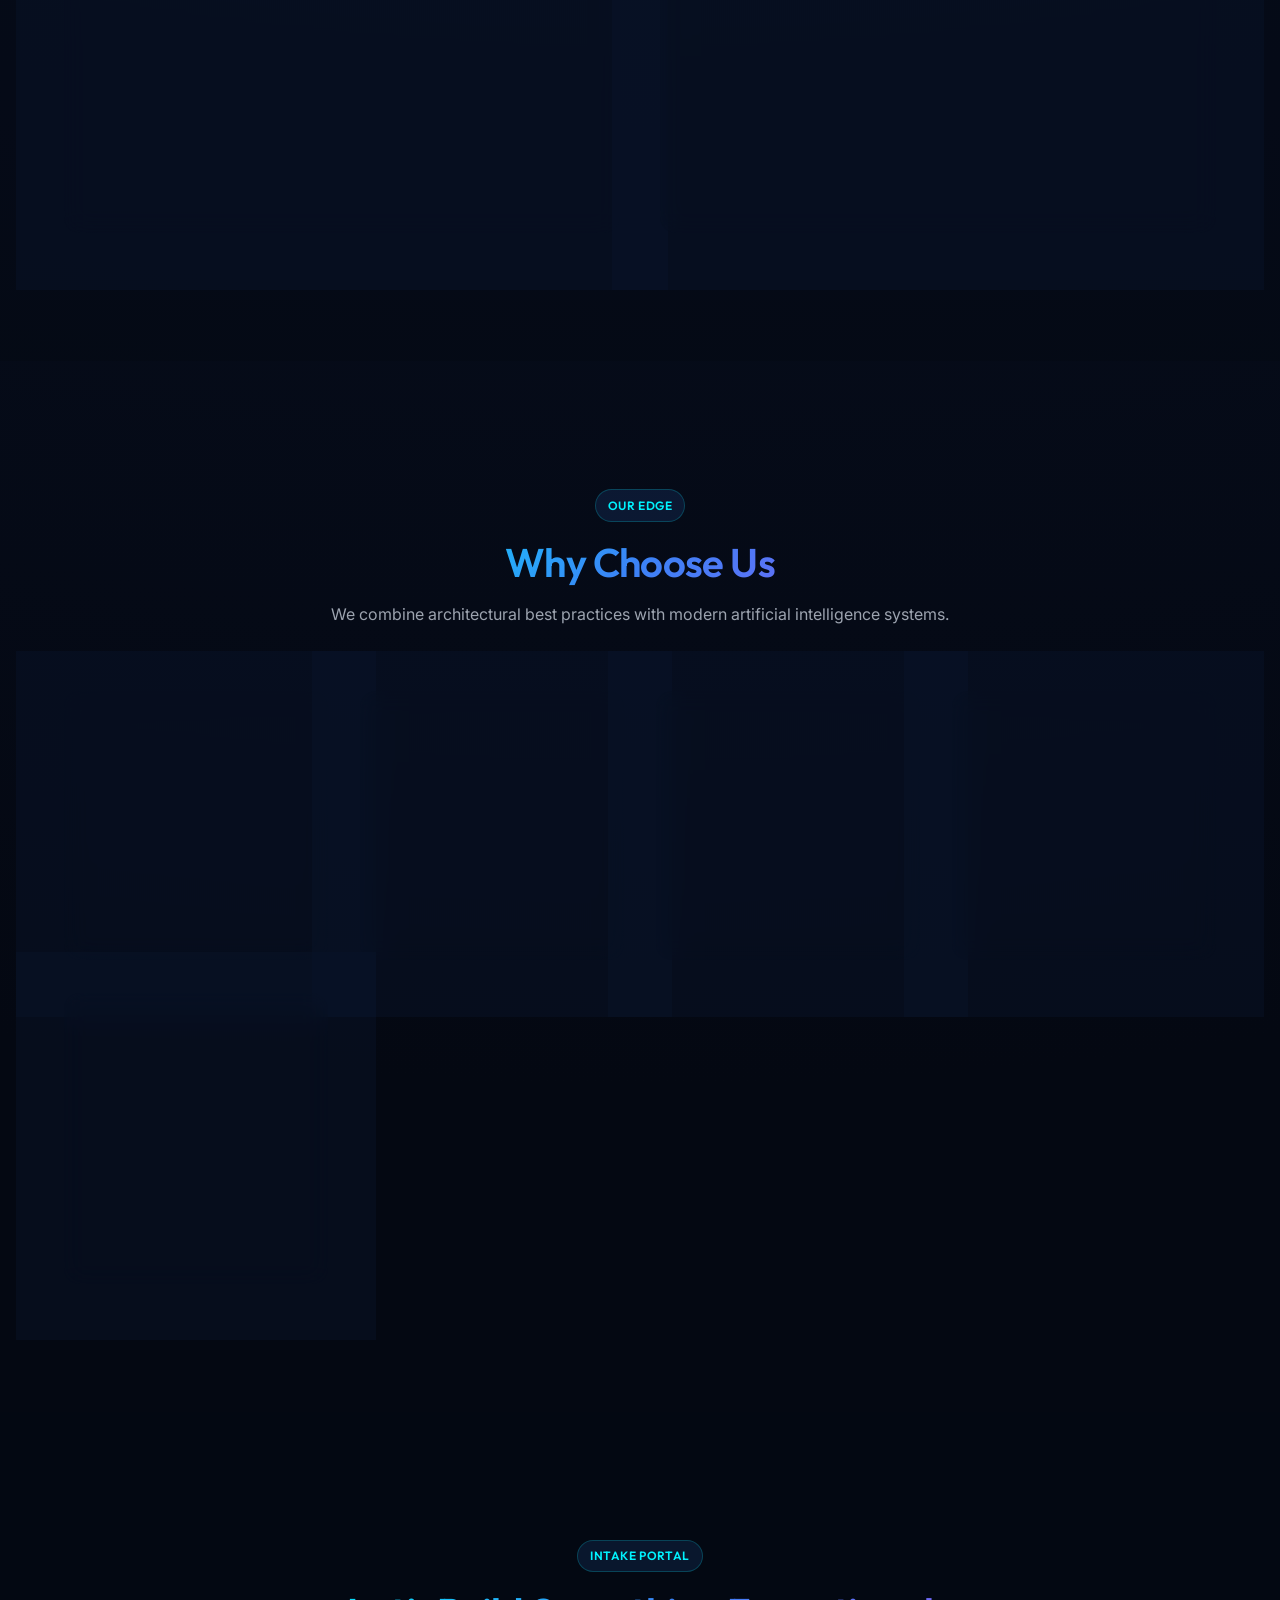
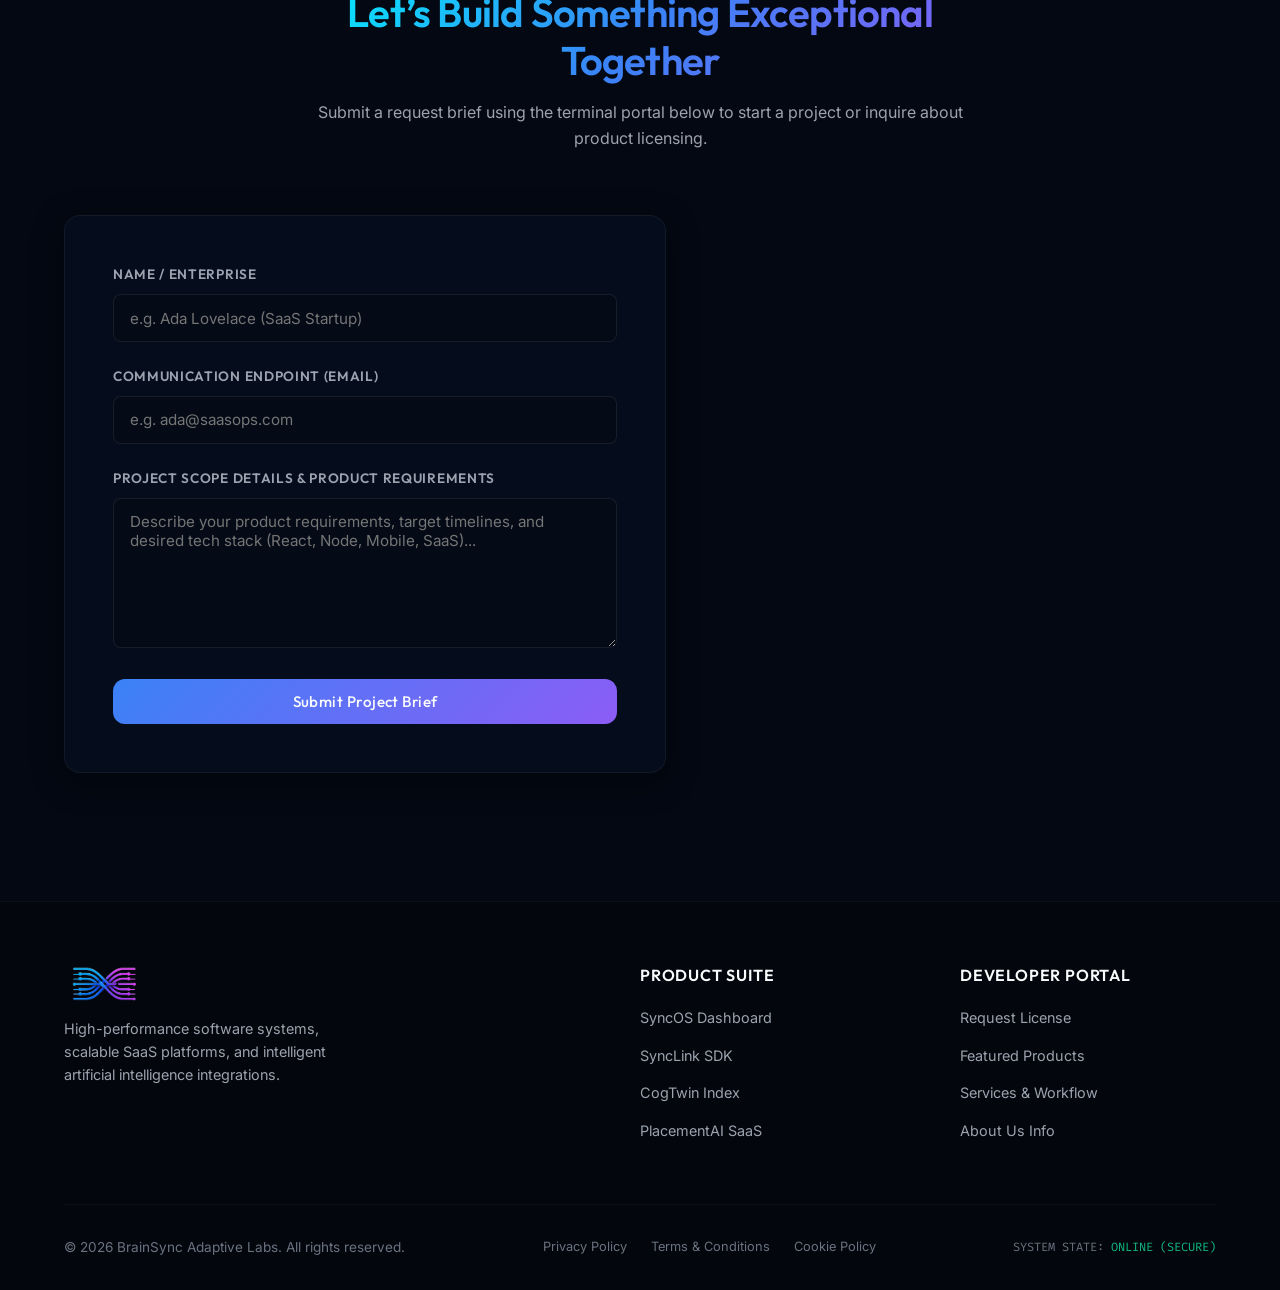
==== commit 3dca4279: "Add full logo as favicon with aspect ratio padding to prevent compression" ====
--- a/index.html
+++ b/index.html
@@ -29,6 +29,9 @@
   <!-- Fonts Preconnect -->
   <link rel="preconnect" href="https://fonts.googleapis.com">
   <link rel="preconnect" href="https://fonts.gstatic.com" crossorigin>
+
+  <!-- Favicon -->
+  <link rel="icon" type="image/png" href="assets/favicon.png">
 
   <!-- Stylesheets -->
   <link rel="stylesheet" href="css/styles.css">
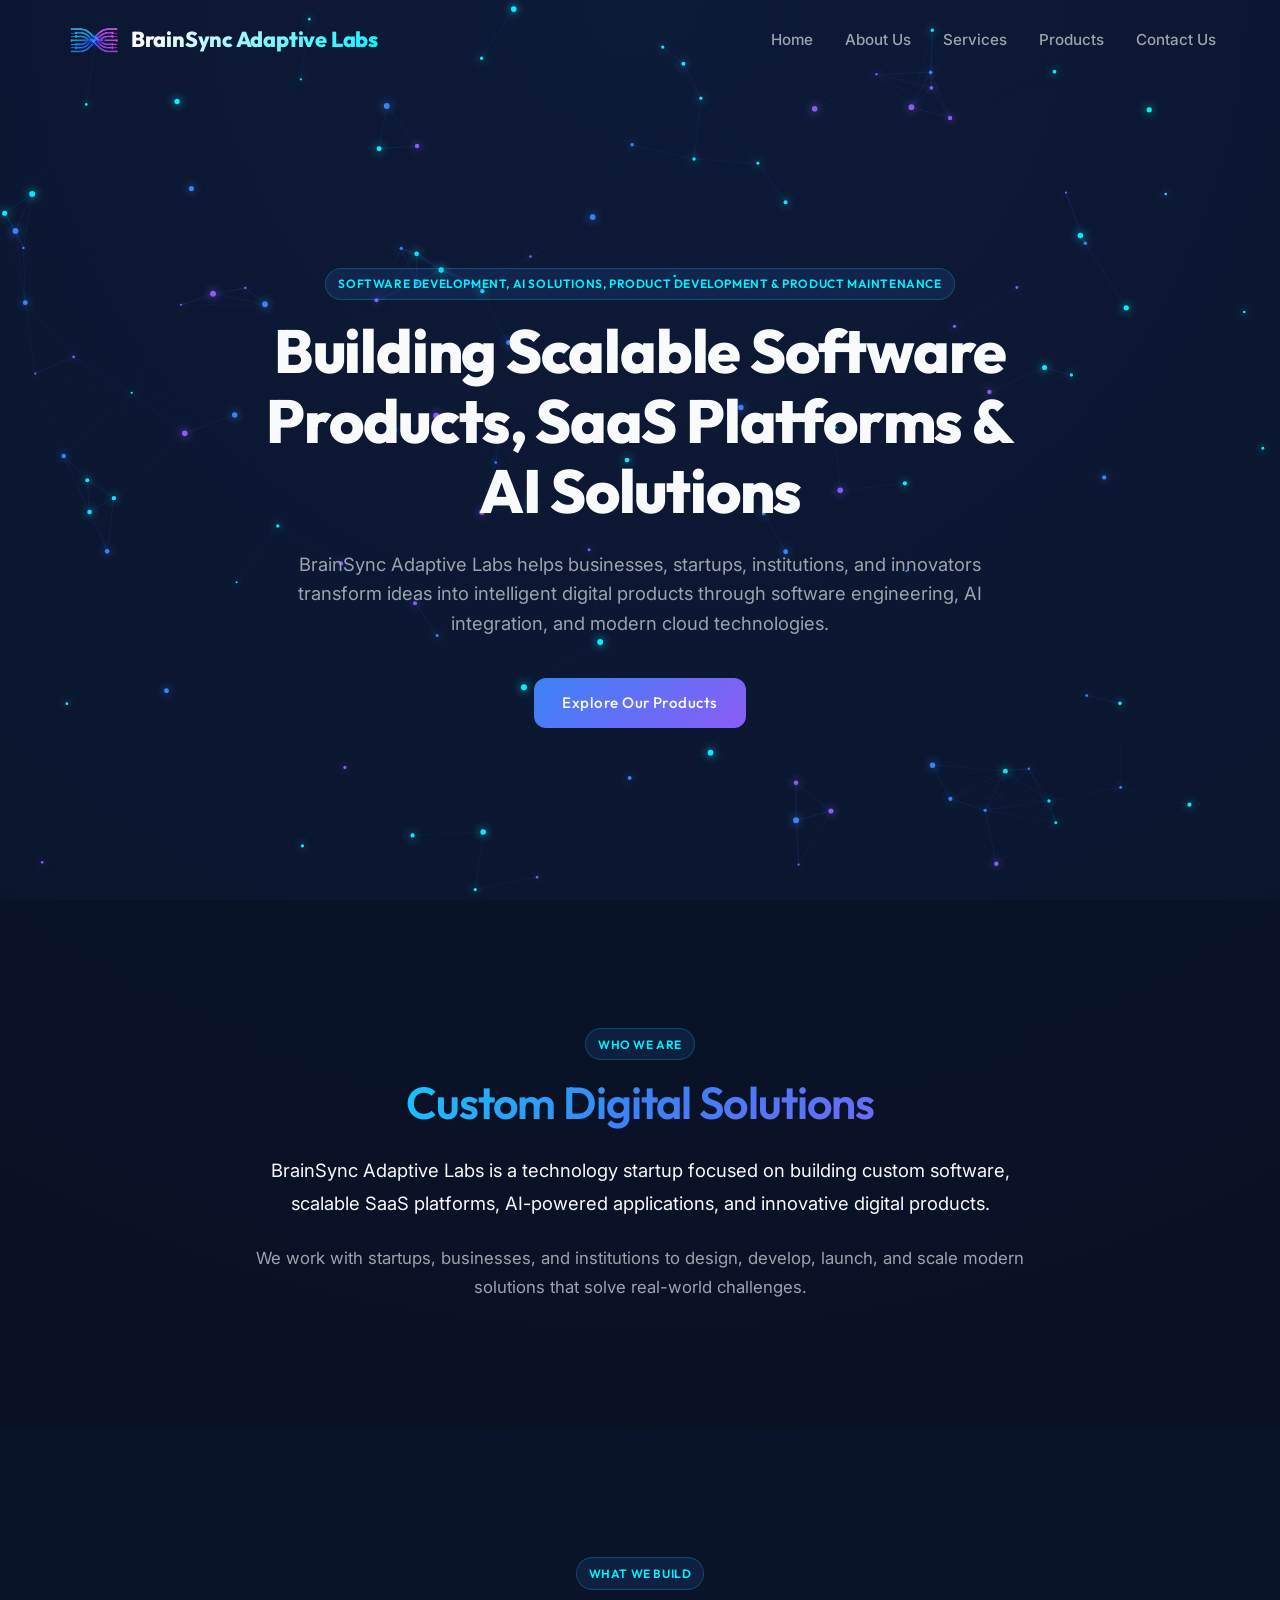
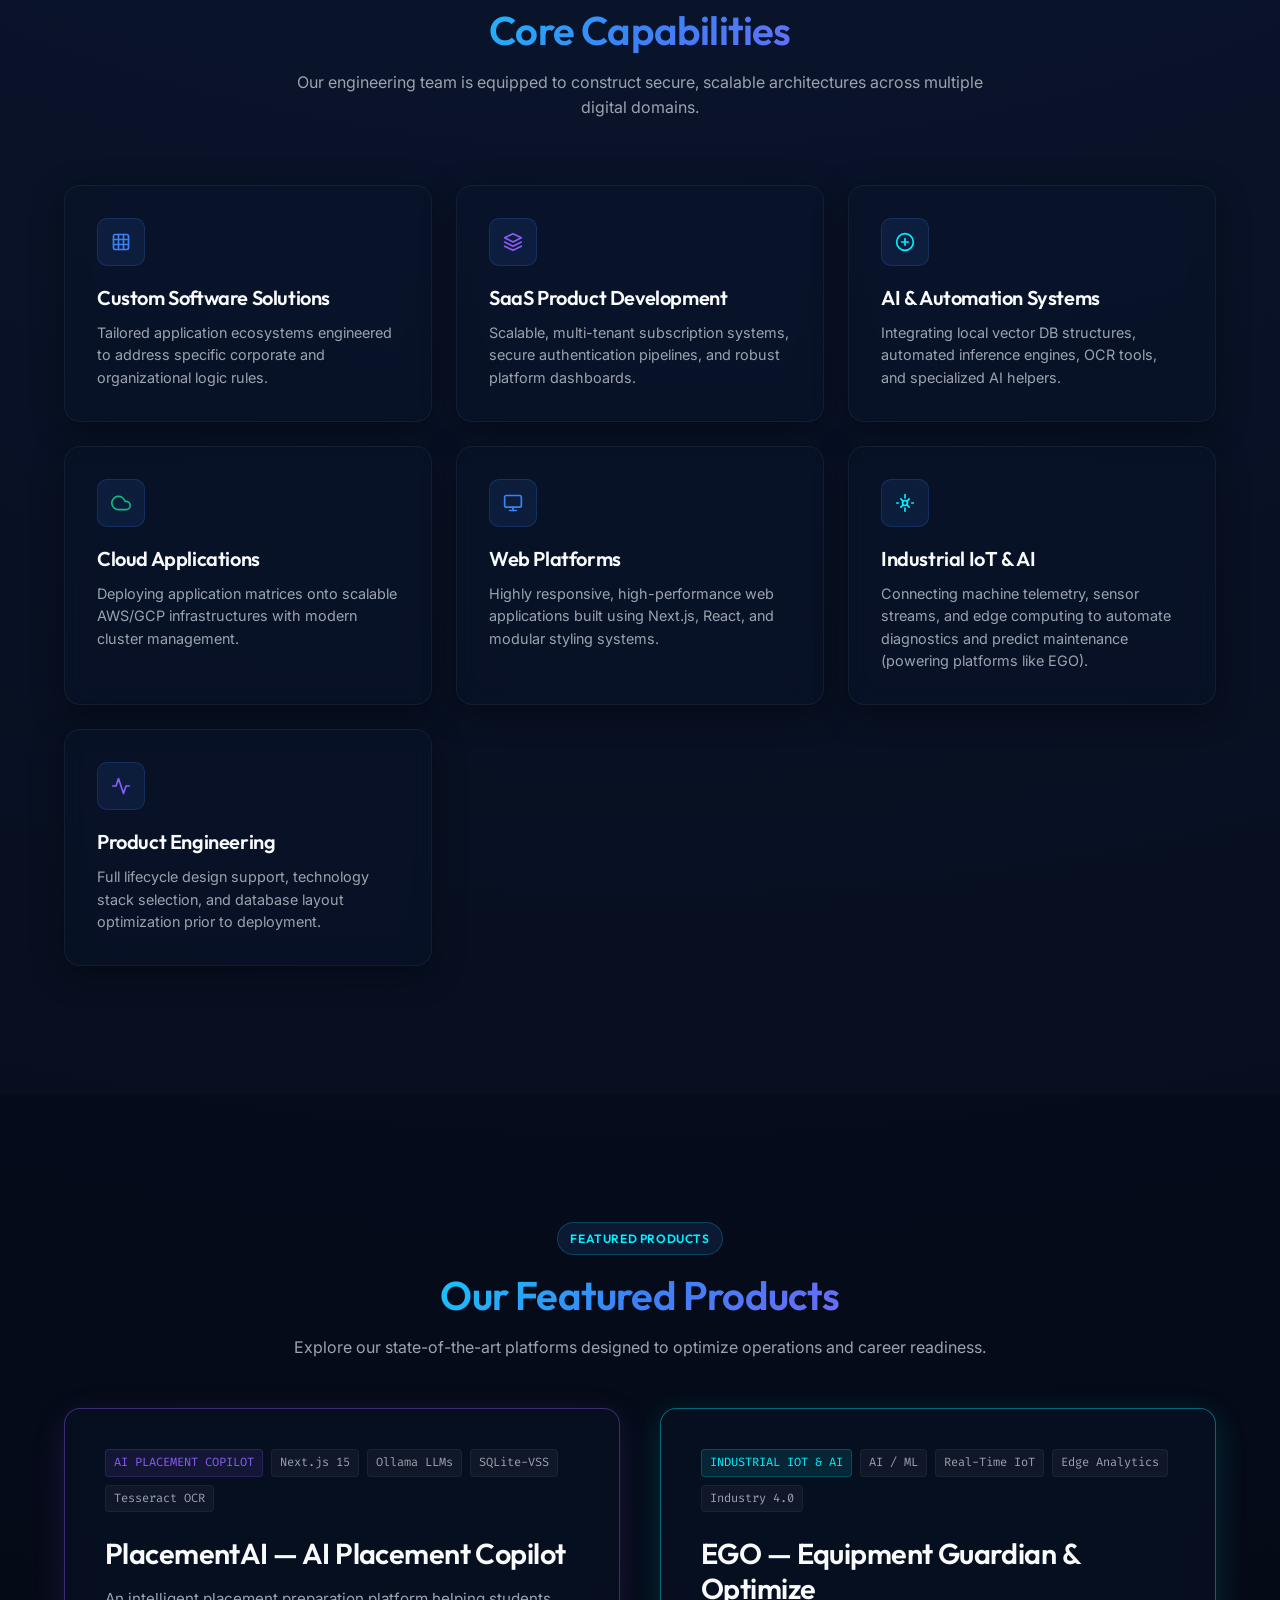
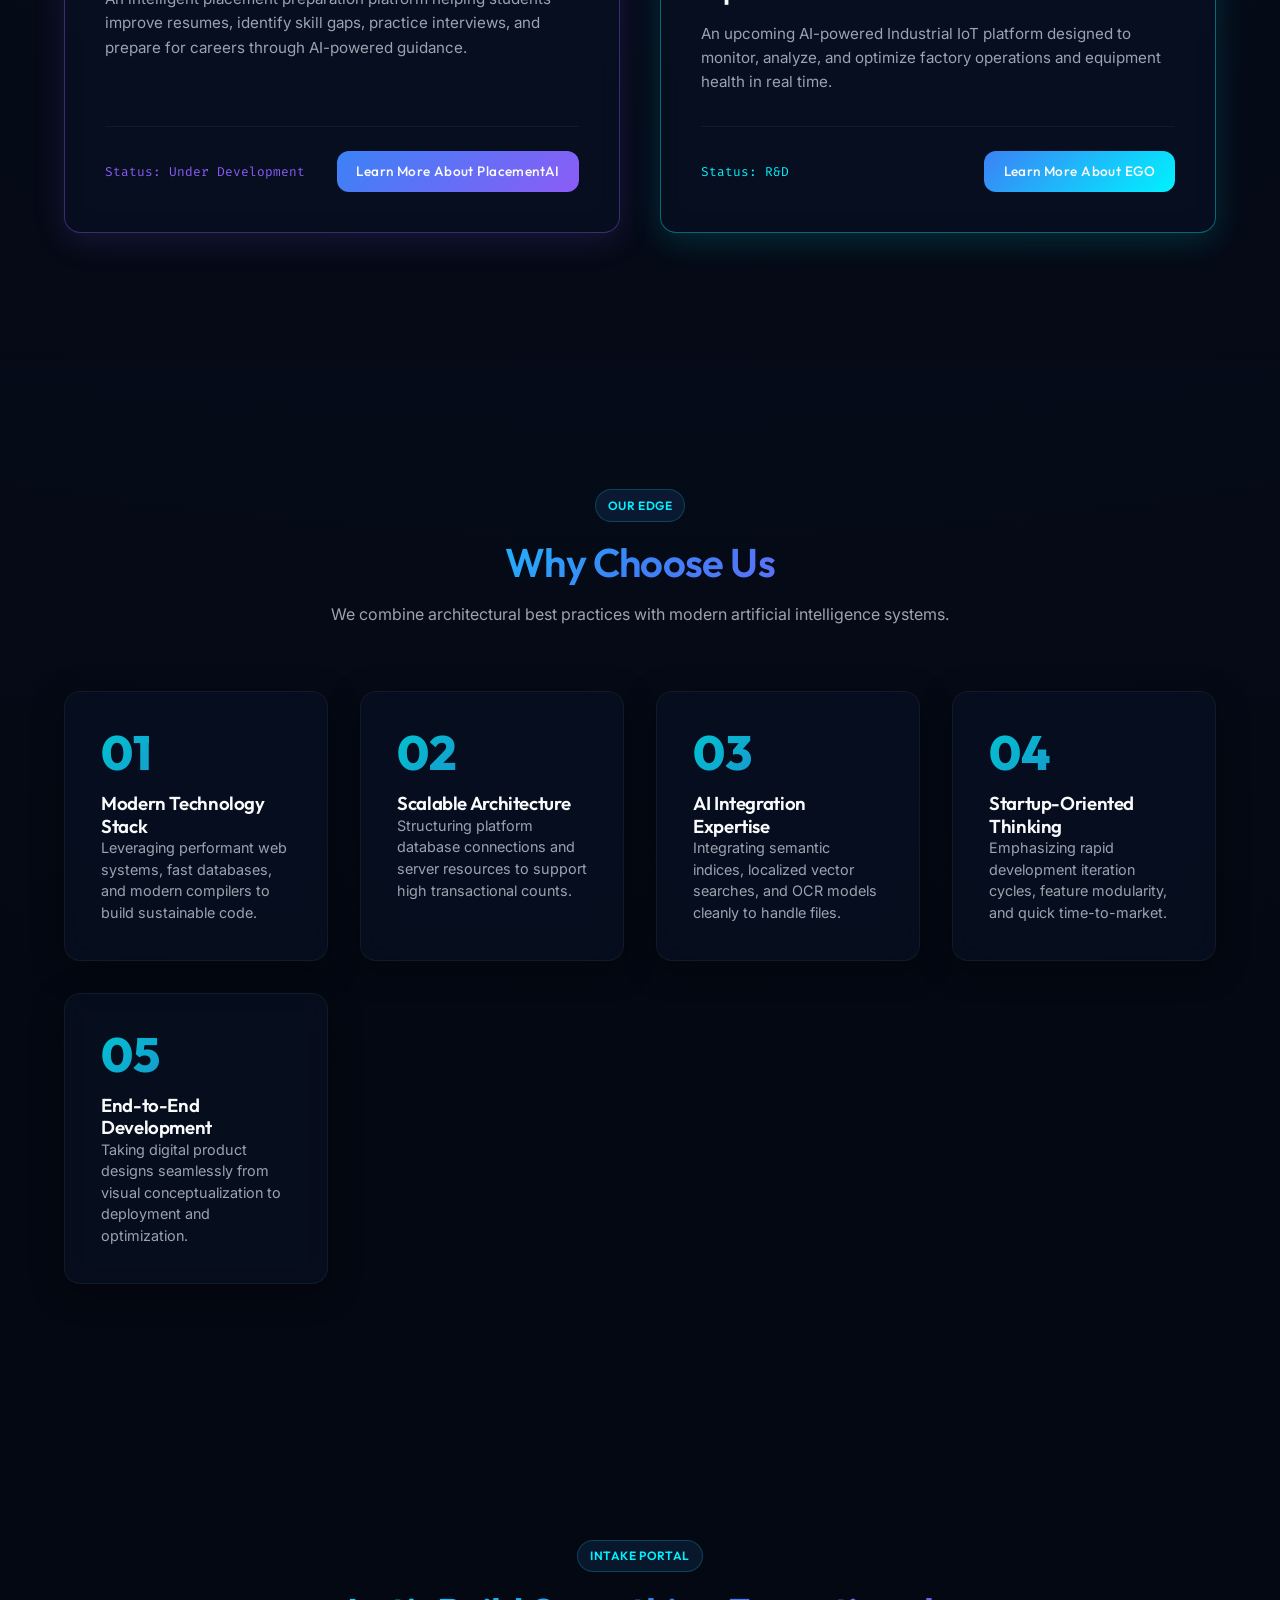
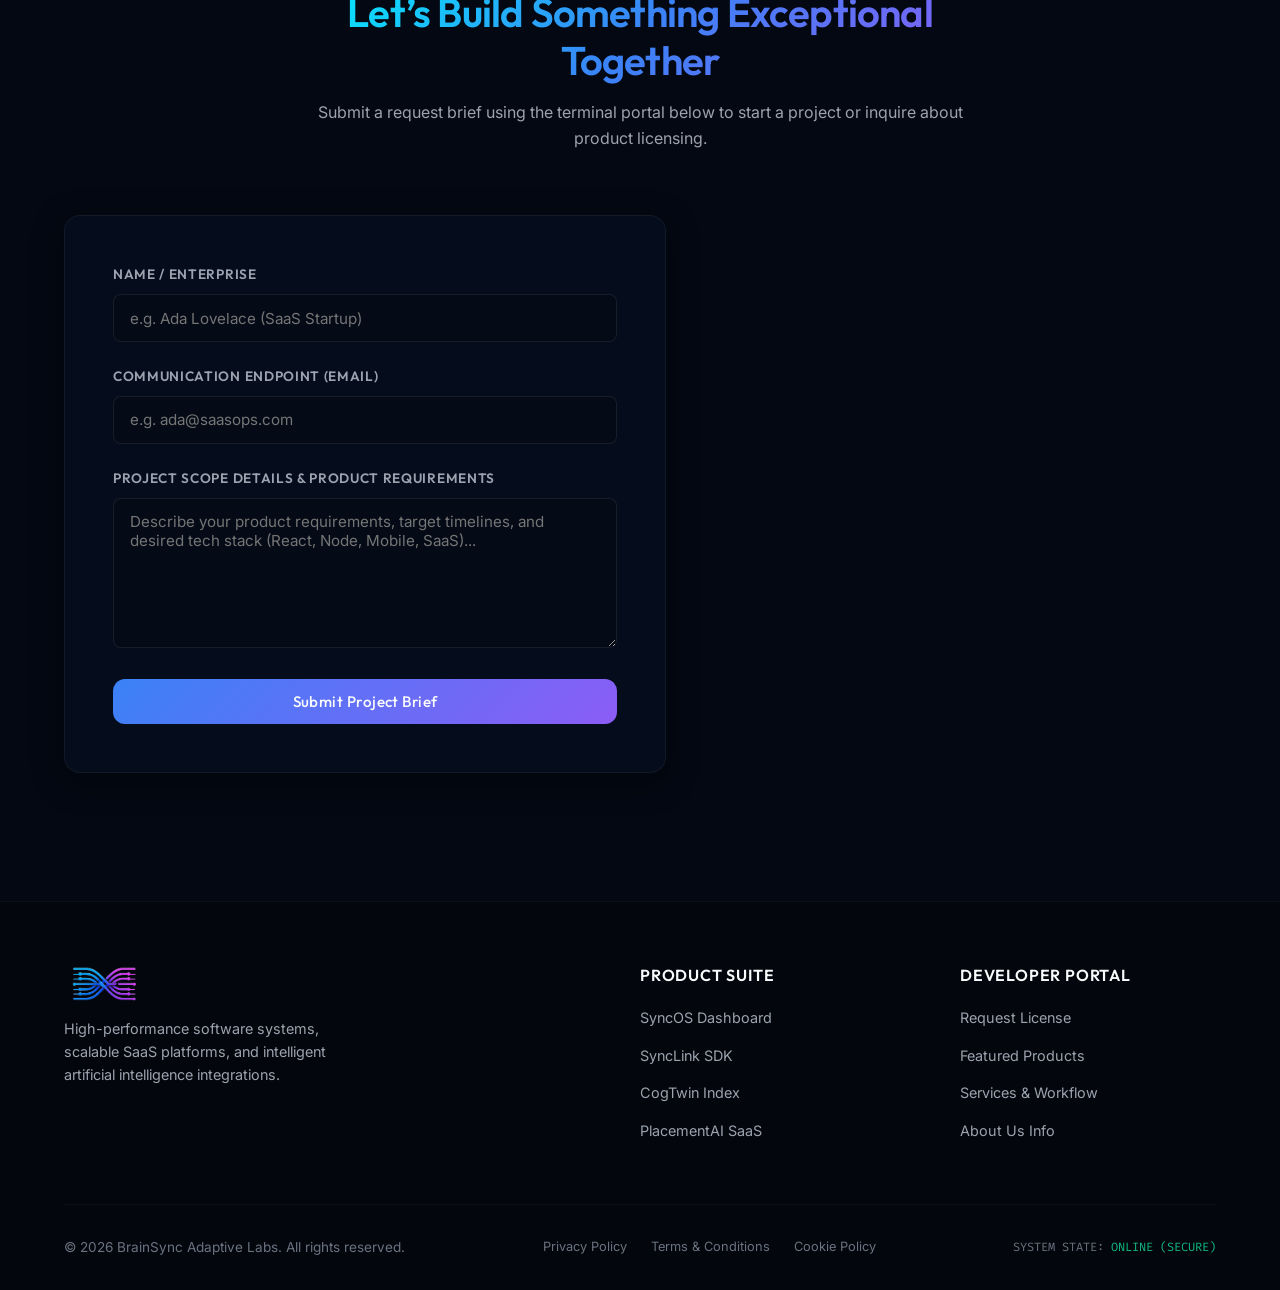
==== commit be0bb56e: "Remove Start Project / License buttons from all headers and index hero" ====
--- a/index.html
+++ b/index.html
@@ -56,14 +56,7 @@
           <li><a href="contact.html" id="nav-link-contact">Contact Us</a></li>
         </ul>
       </nav>
-      <a href="contact.html" class="glow-btn" id="nav-cta-btn">
-        Start a Project
-        <svg width="16" height="16" viewBox="0 0 24 24" fill="none" stroke="currentColor" stroke-width="2"
-          stroke-linecap="round" stroke-linejoin="round">
-          <line x1="22" y1="2" x2="11" y2="13"></line>
-          <polygon points="22 2 15 22 11 13 2 9 22 2"></polygon>
-        </svg>
-      </a>
+
     </div>
   </header>
 
@@ -84,8 +77,7 @@
             intelligent digital products through software engineering, AI integration, and modern cloud technologies.
           </p>
           <div class="hero-actions" id="hero-button-group">
-            <a href="contact.html" class="glow-btn glow-btn-primary" id="hero-primary-cta">Start a Project</a>
-            <a href="products.html" class="glow-btn" id="hero-secondary-cta">Explore Our Products</a>
+            <a href="products.html" class="glow-btn glow-btn-primary" id="hero-primary-cta">Explore Our Products</a>
           </div>
         </div>
     </section>
--- a/css/components.css
+++ b/css/components.css
@@ -1289,3 +1289,27 @@
   opacity: 0.8;
   margin-bottom: 1rem;
 }
+
+/* Responsive Contact Form Grid */
+.contact-form-grid {
+  display: grid;
+  grid-template-columns: 1fr 1fr;
+  gap: 1.5rem;
+}
+
+.form-span-full {
+  grid-column: span 2;
+}
+
+@media (max-width: 600px) {
+  .contact-form-grid {
+    grid-template-columns: 1fr;
+    gap: 1rem;
+  }
+  .contact-form-grid .form-group {
+    grid-column: span 2 !important;
+  }
+  #contact-form-card {
+    padding: 1.50rem !important;
+  }
+}
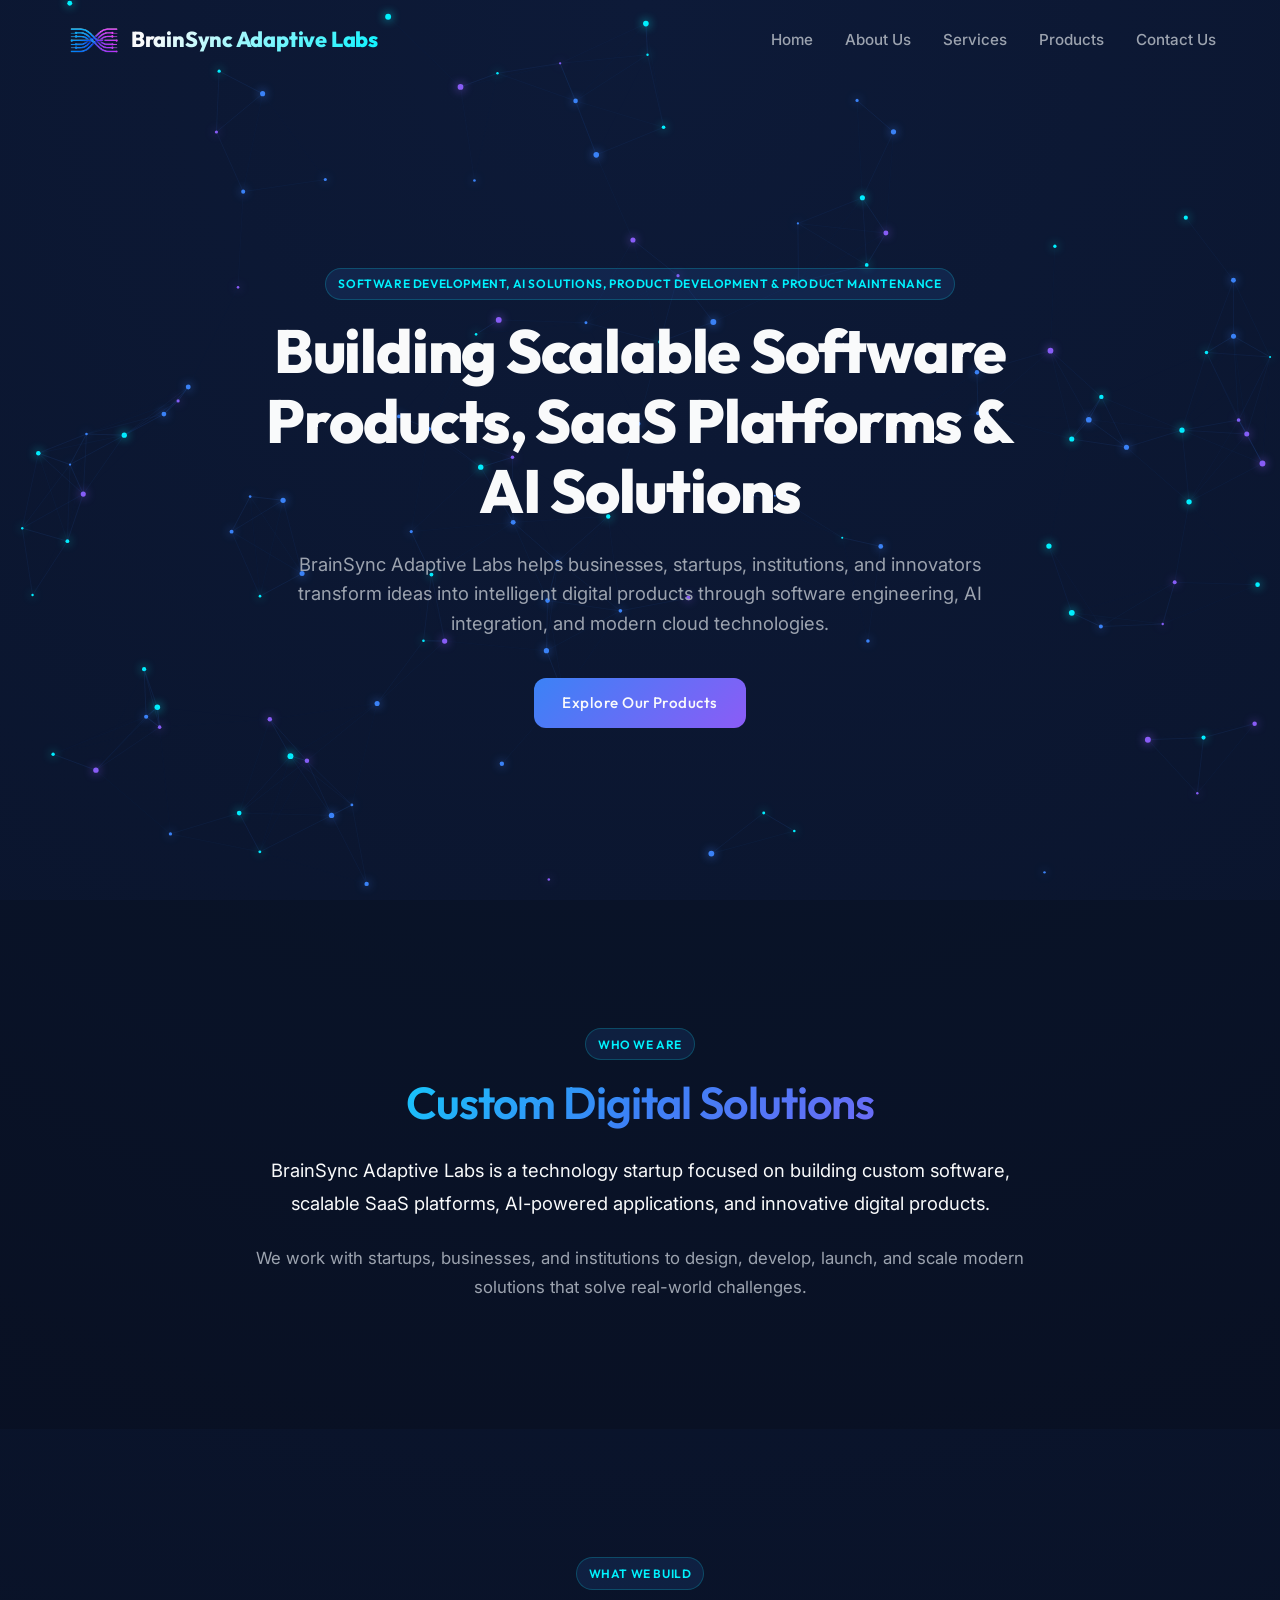
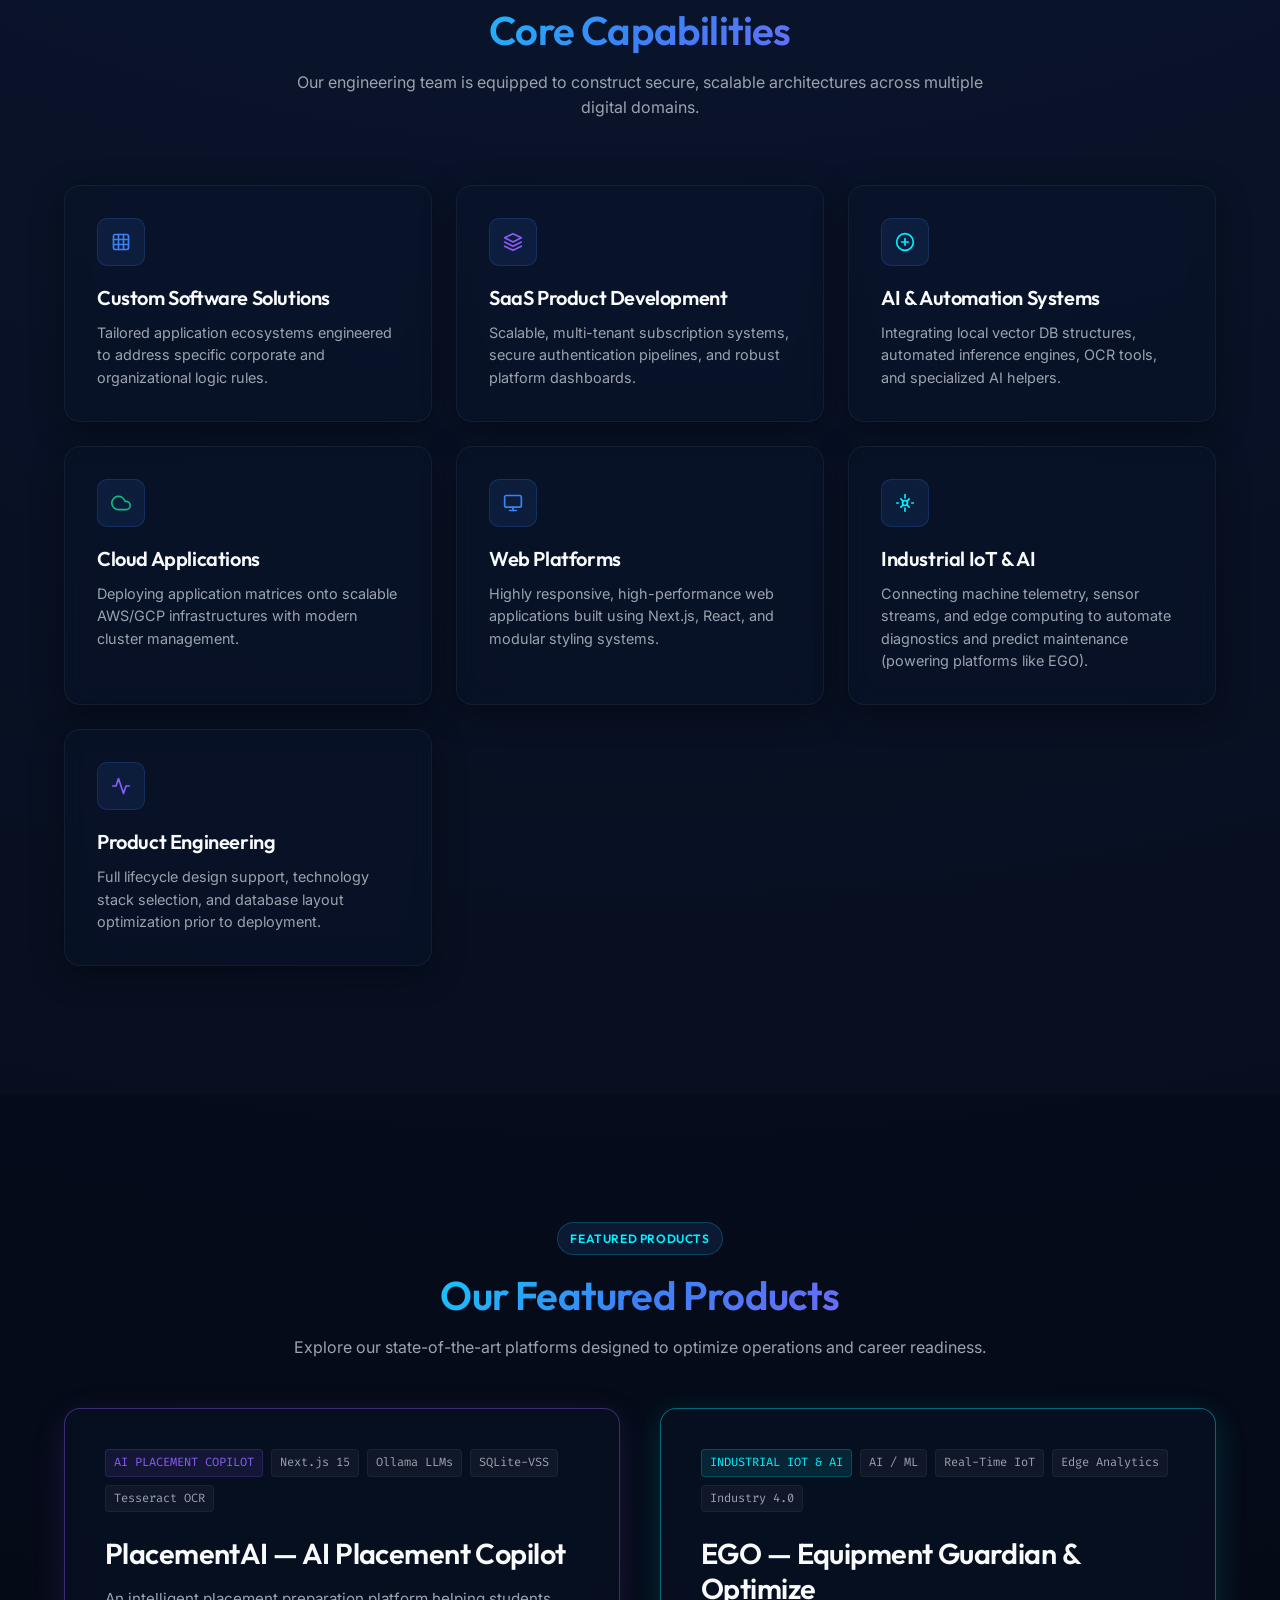
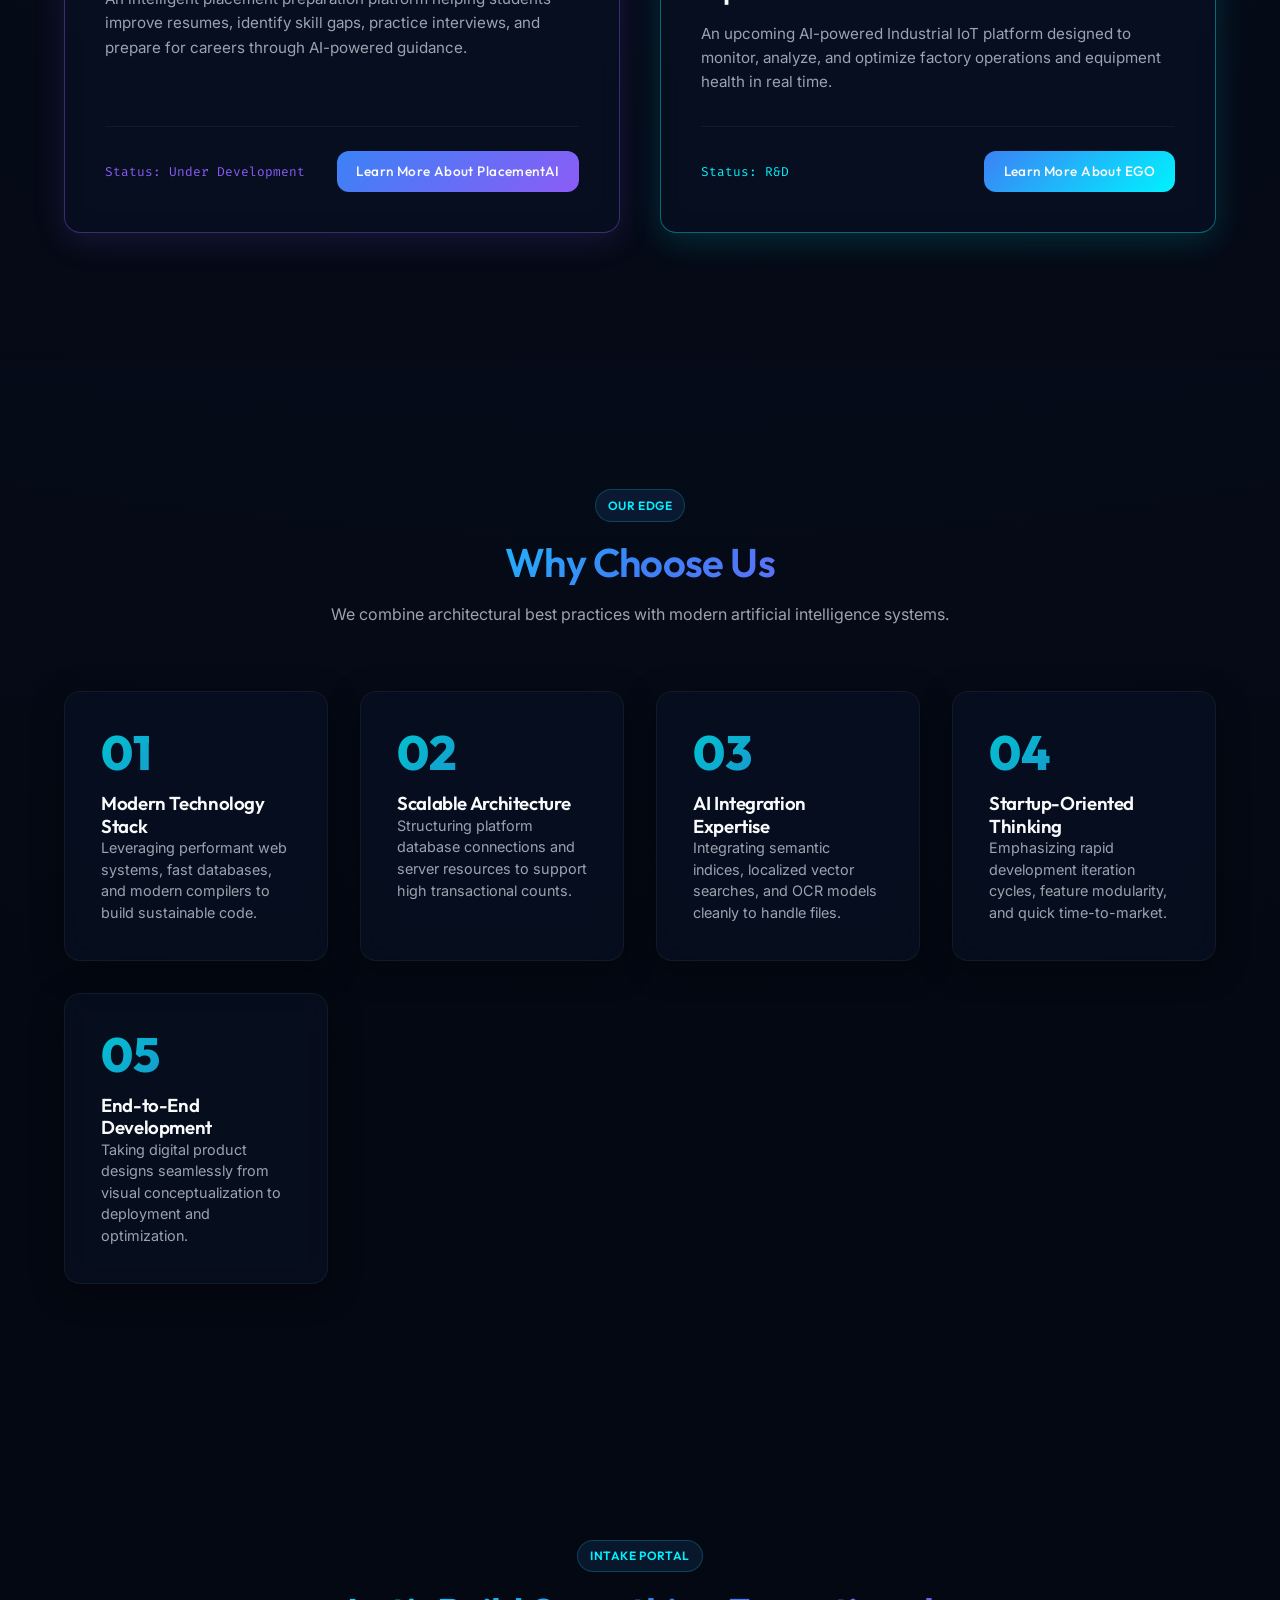
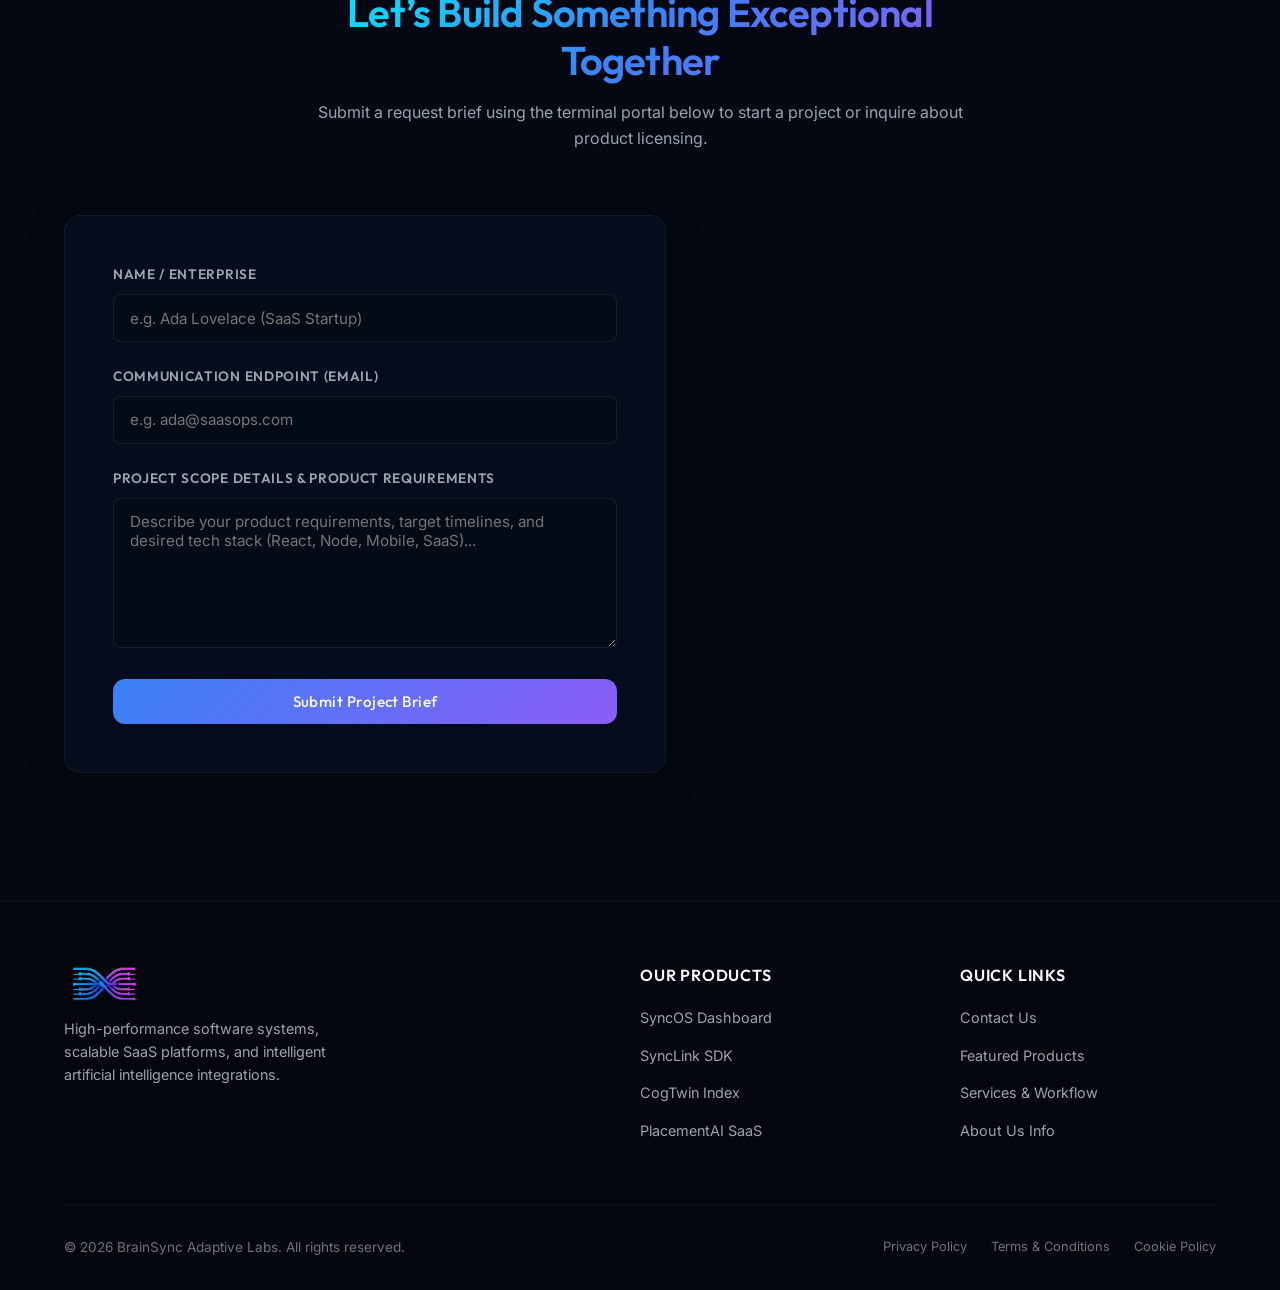
==== commit 9dbb50dd: "Remove SYSTEM STATE, rename Product Suite to Our Products, and rename Developer Portal to Quick Link" ====
--- a/index.html
+++ b/index.html
@@ -435,7 +435,7 @@
           </p>
         </div>
         <div class="footer-links" id="footer-nav-col">
-          <h4>Product Suite</h4>
+          <h4>Our Products</h4>
           <ul>
             <li><a href="products.html">SyncOS Dashboard</a></li>
             <li><a href="products.html">SyncLink SDK</a></li>
@@ -444,9 +444,9 @@
           </ul>
         </div>
         <div class="footer-links" id="footer-legal-col">
-          <h4>Developer Portal</h4>
+          <h4>Quick Links</h4>
           <ul>
-            <li><a href="contact.html">Request License</a></li>
+            <li><a href="contact.html">Contact Us</a></li>
             <li><a href="index.html#featured-product">Featured Products</a></li>
             <li><a href="services.html">Services & Workflow</a></li>
             <li><a href="about.html">About Us Info</a></li>
@@ -460,9 +460,7 @@
           <a href="terms.html">Terms & Conditions</a>
           <a href="cookies.html">Cookie Policy</a>
         </div>
-        <div style="font-family: var(--font-mono); font-size: 0.75rem;">
-          SYSTEM STATE: <span style="color: var(--color-success);">ONLINE (SECURE)</span>
-        </div>
+
       </div>
     </div>
   </footer>
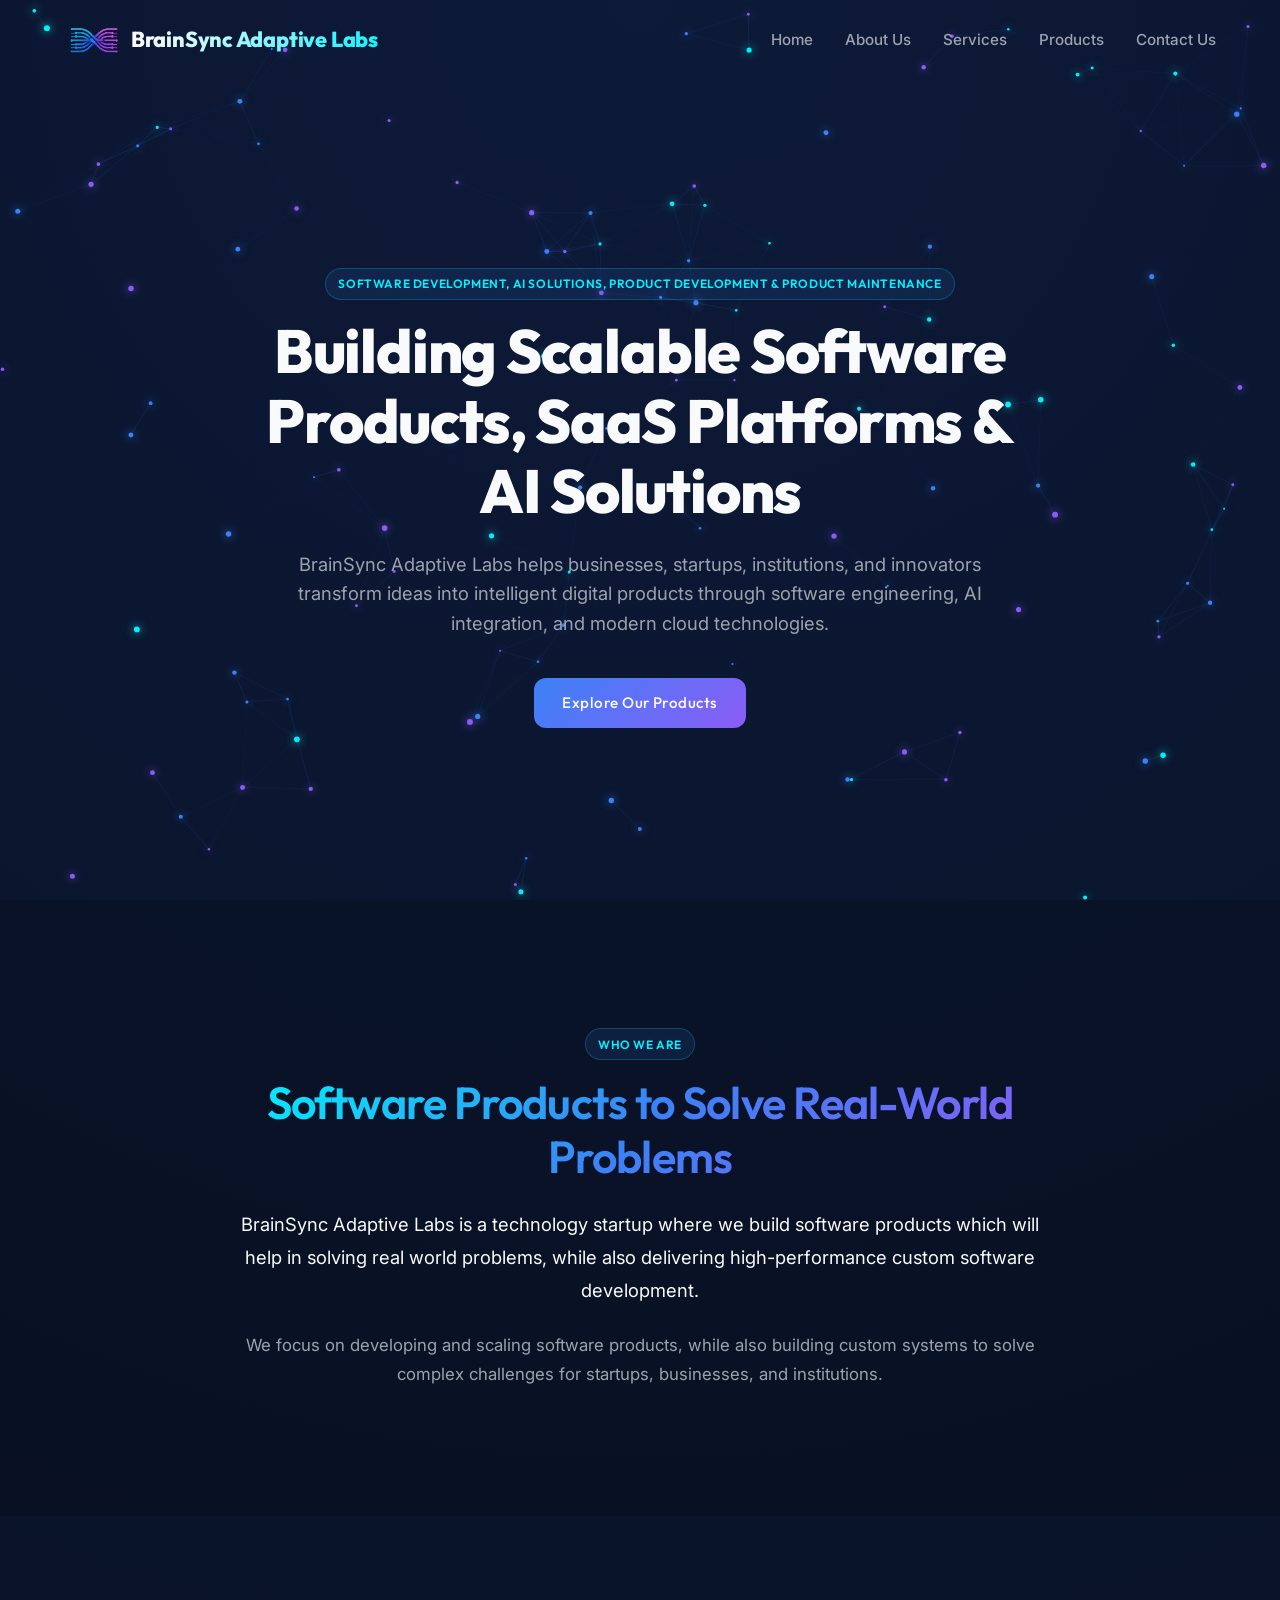
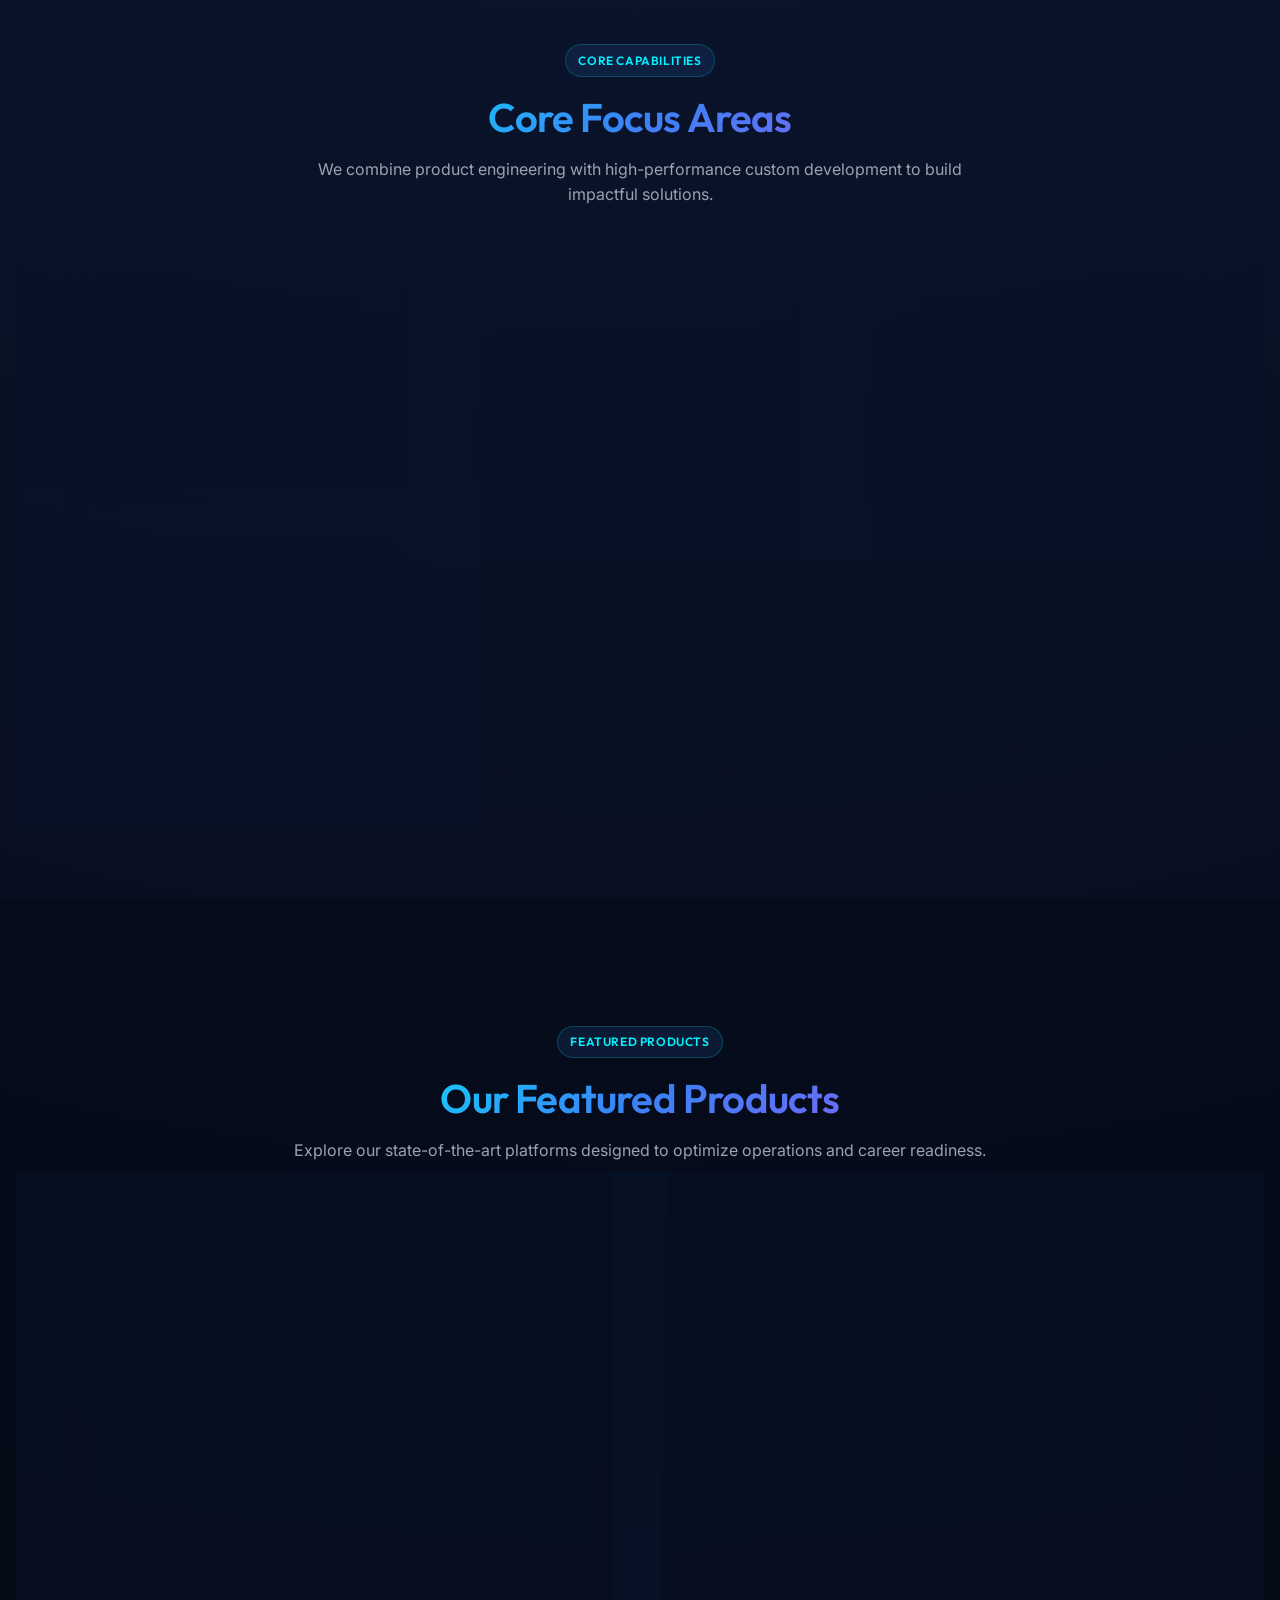
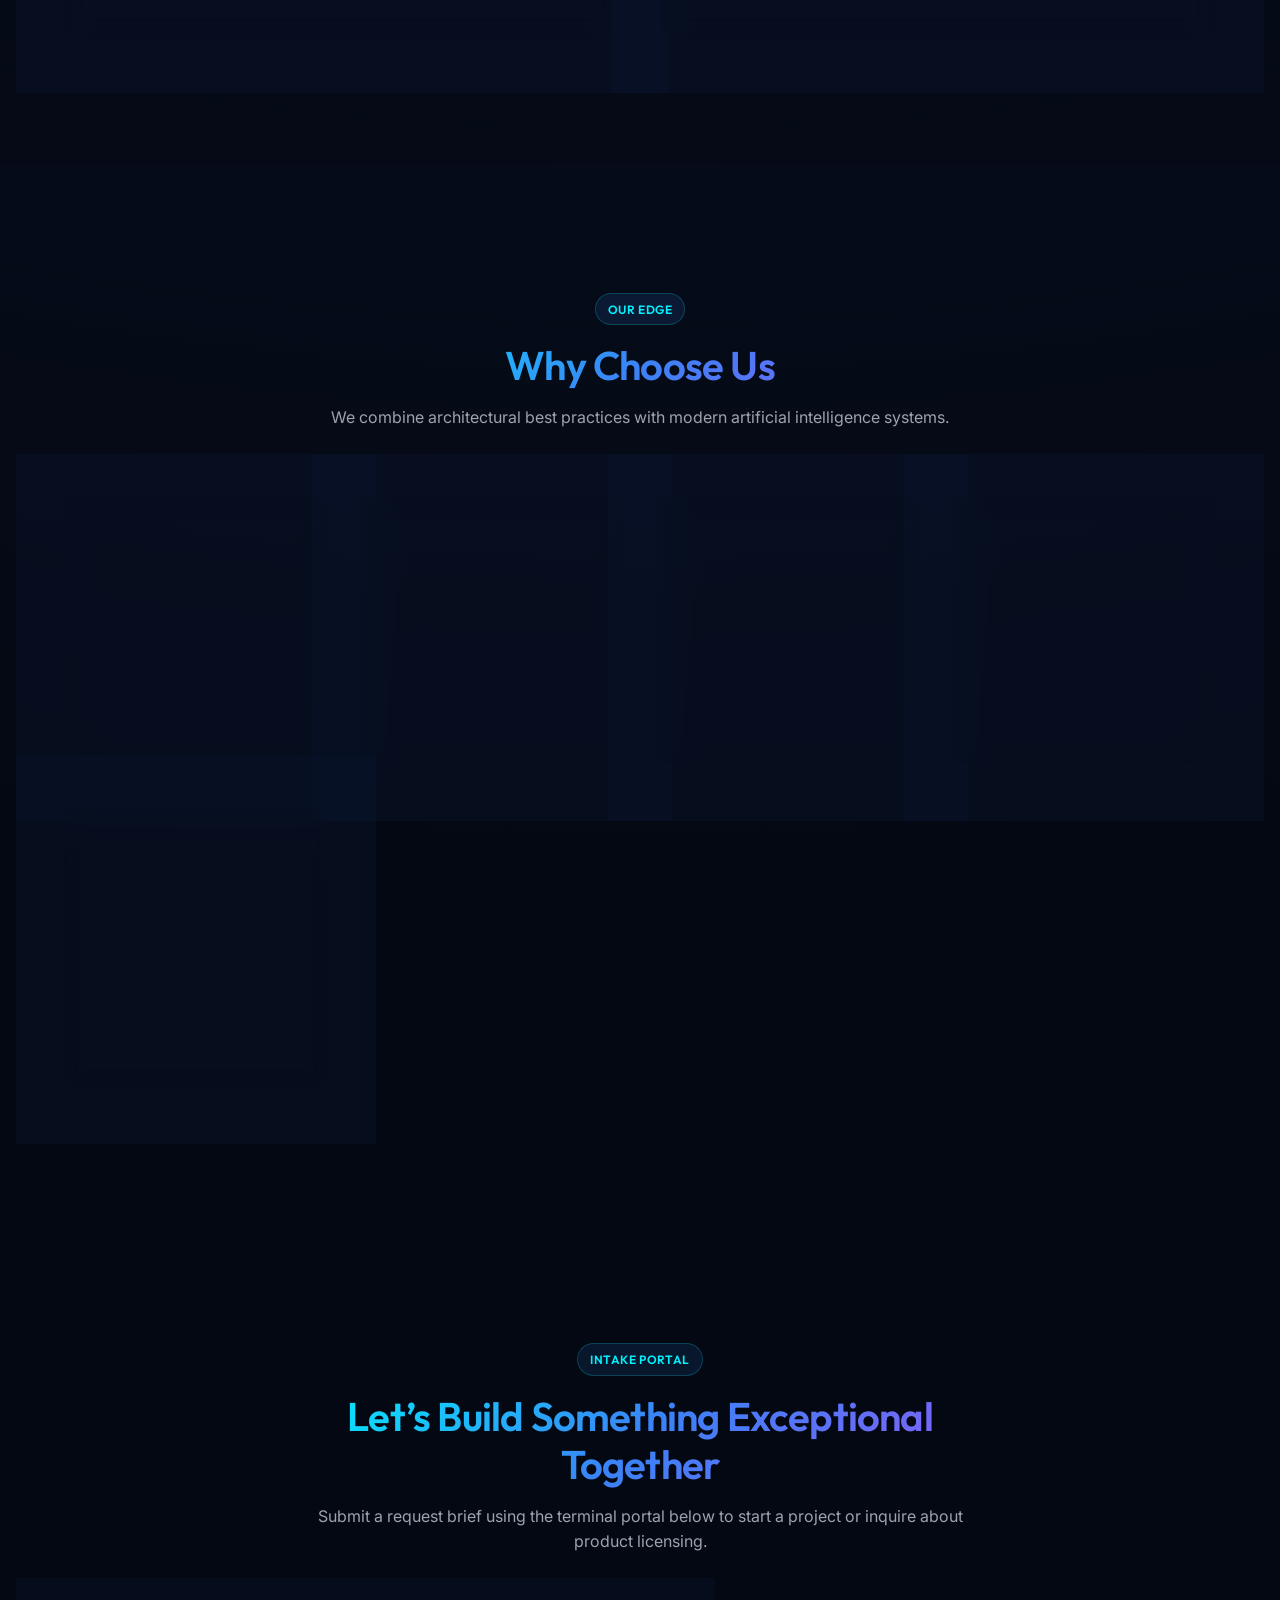
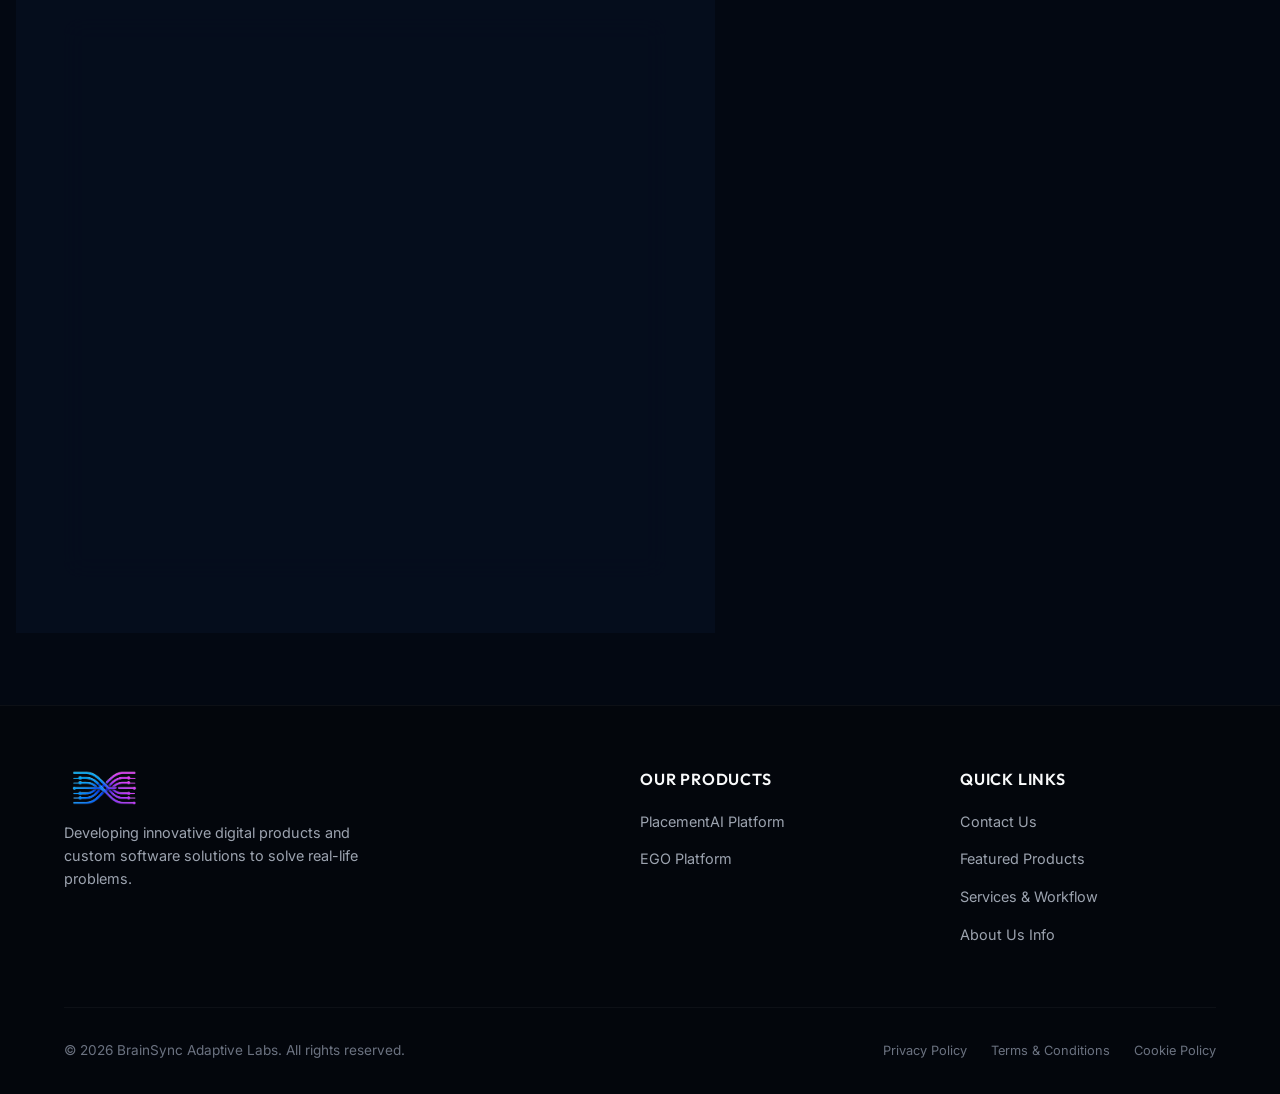
==== commit c2dbdeca: "feat: clean up products catalog, standardize footer logo, update focus capabilities and optimize fav" ====
--- a/index.html
+++ b/index.html
@@ -87,14 +87,12 @@
       <div class="container">
         <div class="reveal" style="text-align: center; max-width: 800px; margin: 0 auto;" id="who-we-are-content">
           <div class="badge">Who We Are</div>
-          <h2 class="gradient-text" style="font-size: 2.8rem; margin-bottom: 1.5rem;">Custom Digital Solutions</h2>
+          <h2 class="gradient-text" style="font-size: 2.8rem; margin-bottom: 1.5rem;">Software Products to Solve Real-World Problems</h2>
           <p style="color: var(--text-primary); font-size: 1.15rem; line-height: 1.8; margin-bottom: 1.5rem;">
-            BrainSync Adaptive Labs is a technology startup focused on building custom software, scalable SaaS
-            platforms, AI-powered applications, and innovative digital products.
+            BrainSync Adaptive Labs is a technology startup where we build software products which will help in solving real world problems, while also delivering high-performance custom software development.
           </p>
           <p style="color: var(--text-secondary); font-size: 1.05rem; line-height: 1.7;">
-            We work with startups, businesses, and institutions to design, develop, launch, and scale modern solutions
-            that solve real-world challenges.
+            We focus on developing and scaling software products, while also building custom systems to solve complex challenges for startups, businesses, and institutions.
           </p>
         </div>
       </div>
@@ -105,19 +103,30 @@
       <div class="container">
         <div class="reveal" style="text-align: center; max-width: 700px; margin: 0 auto 4rem;"
           id="what-we-build-header">
-          <div class="badge">What We Build</div>
-          <h2 class="gradient-text" style="font-size: 2.5rem; margin-bottom: 1rem;">Core Capabilities</h2>
+          <div class="badge">Core Capabilities</div>
+          <h2 class="gradient-text" style="font-size: 2.5rem; margin-bottom: 1rem;">Core Focus Areas</h2>
           <p style="color: var(--text-secondary);">
-            Our engineering team is equipped to construct secure, scalable architectures across multiple digital
-            domains.
+            We combine product engineering with high-performance custom development to build impactful solutions.
           </p>
         </div>
 
         <div class="services-grid reveal" id="what-we-build-grid">
 
-          <!-- Custom Software Solutions -->
+          <!-- Software Product Development -->
           <div class="service-card glass">
             <div class="service-card-icon" style="color: var(--color-primary);">
+              <svg width="20" height="20" viewBox="0 0 24 24" fill="none" stroke="currentColor" stroke-width="2"
+                stroke-linecap="round" stroke-linejoin="round">
+                <path d="M12 2L2 7l10 5 10-5-10-5zM2 17l10 5 10-5M2 12l10 5 10-5"></path>
+              </svg>
+            </div>
+            <h3>Software Product Development</h3>
+            <p>Designing, developing, and scaling our own software platforms to solve real-world problems and streamline user experiences.</p>
+          </div>
+
+          <!-- Custom Software Engineering -->
+          <div class="service-card glass">
+            <div class="service-card-icon" style="color: var(--color-secondary);">
               <svg width="20" height="20" viewBox="0 0 24 24" fill="none" stroke="currentColor" stroke-width="2"
                 stroke-linecap="round" stroke-linejoin="round">
                 <rect x="3" y="3" width="18" height="18" rx="2" ry="2"></rect>
@@ -127,25 +136,11 @@
                 <line x1="3" y1="15" x2="21" y2="15"></line>
               </svg>
             </div>
-            <h3>Custom Software Solutions</h3>
-            <p>Tailored application ecosystems engineered to address specific corporate and organizational logic rules.
-            </p>
-          </div>
-
-          <!-- SaaS Product Development -->
-          <div class="service-card glass">
-            <div class="service-card-icon" style="color: var(--color-secondary);">
-              <svg width="20" height="20" viewBox="0 0 24 24" fill="none" stroke="currentColor" stroke-width="2"
-                stroke-linecap="round" stroke-linejoin="round">
-                <path d="M12 2L2 7l10 5 10-5-10-5zM2 17l10 5 10-5M2 12l10 5 10-5"></path>
-              </svg>
-            </div>
-            <h3>SaaS Product Development</h3>
-            <p>Scalable, multi-tenant subscription systems, secure authentication pipelines, and robust platform
-              dashboards.</p>
-          </div>
-
-          <!-- AI & Automation Systems -->
+            <h3>Custom Software Engineering</h3>
+            <p>Building tailored applications, secure system architectures, and performant databases to address specific business needs.</p>
+          </div>
+
+          <!-- AI & Intelligent Systems -->
           <div class="service-card glass">
             <div class="service-card-icon" style="color: var(--color-accent);">
               <svg width="20" height="20" viewBox="0 0 24 24" fill="none" stroke="currentColor" stroke-width="2"
@@ -154,62 +149,21 @@
                 <path d="M8 12h8M12 8v8"></path>
               </svg>
             </div>
-            <h3>AI & Automation Systems</h3>
-            <p>Integrating local vector DB structures, automated inference engines, OCR tools, and specialized AI
-              helpers.</p>
-          </div>
-
-          <!-- Cloud Applications -->
+            <h3>AI & Intelligent Systems</h3>
+            <p>Integrating localized vector databases, secure OCR parsing, and custom artificial intelligence pipelines at the system edge.</p>
+          </div>
+
+          <!-- Industrial IoT & AI -->
           <div class="service-card glass">
             <div class="service-card-icon" style="color: var(--color-success);">
-              <svg width="20" height="20" viewBox="0 0 24 24" fill="none" stroke="currentColor" stroke-width="2"
-                stroke-linecap="round" stroke-linejoin="round">
-                <path d="M18 10h-1.26A8 8 0 1 0 9 20h9a5 5 0 0 0 0-10z"></path>
-              </svg>
-            </div>
-            <h3>Cloud Applications</h3>
-            <p>Deploying application matrices onto scalable AWS/GCP infrastructures with modern cluster management.</p>
-          </div>
-
-          <!-- Web Platforms -->
-          <div class="service-card glass">
-            <div class="service-card-icon" style="color: var(--color-primary);">
-              <svg width="20" height="20" viewBox="0 0 24 24" fill="none" stroke="currentColor" stroke-width="2"
-                stroke-linecap="round" stroke-linejoin="round">
-                <rect x="2" y="3" width="20" height="14" rx="2" ry="2"></rect>
-                <line x1="8" y1="21" x2="16" y2="21"></line>
-                <line x1="12" y1="17" x2="12" y2="21"></line>
-              </svg>
-            </div>
-            <h3>Web Platforms</h3>
-            <p>Highly responsive, high-performance web applications built using Next.js, React, and modular styling
-              systems.</p>
-          </div>
-
-          <!-- Industrial IoT & AI -->
-          <div class="service-card glass">
-            <div class="service-card-icon" style="color: var(--color-accent);">
               <svg width="20" height="20" viewBox="0 0 24 24" fill="none" stroke="currentColor" stroke-width="2"
                 stroke-linecap="round" stroke-linejoin="round">
                 <circle cx="12" cy="12" r="3"></circle>
                 <path d="M12 2v4M12 18v4M4 12H2m20 0h-2M17 17l-3-3M7 7l3 3M17 7l-3 3M7 17l3-3"></path>
               </svg>
             </div>
-            <h3>Industrial IoT & AI</h3>
-            <p>Connecting machine telemetry, sensor streams, and edge computing to automate diagnostics and predict maintenance (powering platforms like EGO).</p>
-          </div>
-
-          <!-- Product Engineering -->
-          <div class="service-card glass" id="card-product-eng">
-            <div class="service-card-icon" style="color: var(--color-secondary);">
-              <svg width="20" height="20" viewBox="0 0 24 24" fill="none" stroke="currentColor" stroke-width="2"
-                stroke-linecap="round" stroke-linejoin="round">
-                <polyline points="22 12 18 12 15 21 9 3 6 12 2 12"></polyline>
-              </svg>
-            </div>
-            <h3>Product Engineering</h3>
-            <p>Full lifecycle design support, technology stack selection, and database layout optimization prior to
-              deployment.</p>
+            <h3>Industrial IoT & Edge Computing</h3>
+            <p>Connecting machine telemetry, sensor streams, and edge processors to automate diagnostics and monitor equipment health.</p>
           </div>
 
         </div>
@@ -430,17 +384,14 @@
           <img src="assets/logo-design.png" alt="BrainSync Logo"
             style="height: 35px; border-radius: 4px; margin-bottom: 1rem; display: block;">
           <p>
-            High-performance software systems, scalable SaaS platforms, and intelligent artificial intelligence
-            integrations.
+            Developing innovative digital products and custom software solutions to solve real-life problems.
           </p>
         </div>
         <div class="footer-links" id="footer-nav-col">
           <h4>Our Products</h4>
           <ul>
-            <li><a href="products.html">SyncOS Dashboard</a></li>
-            <li><a href="products.html">SyncLink SDK</a></li>
-            <li><a href="products.html">CogTwin Index</a></li>
-            <li><a href="products.html">PlacementAI SaaS</a></li>
+            <li><a href="products.html">PlacementAI Platform</a></li>
+            <li><a href="products.html#ego-product-section">EGO Platform</a></li>
           </ul>
         </div>
         <div class="footer-links" id="footer-legal-col">
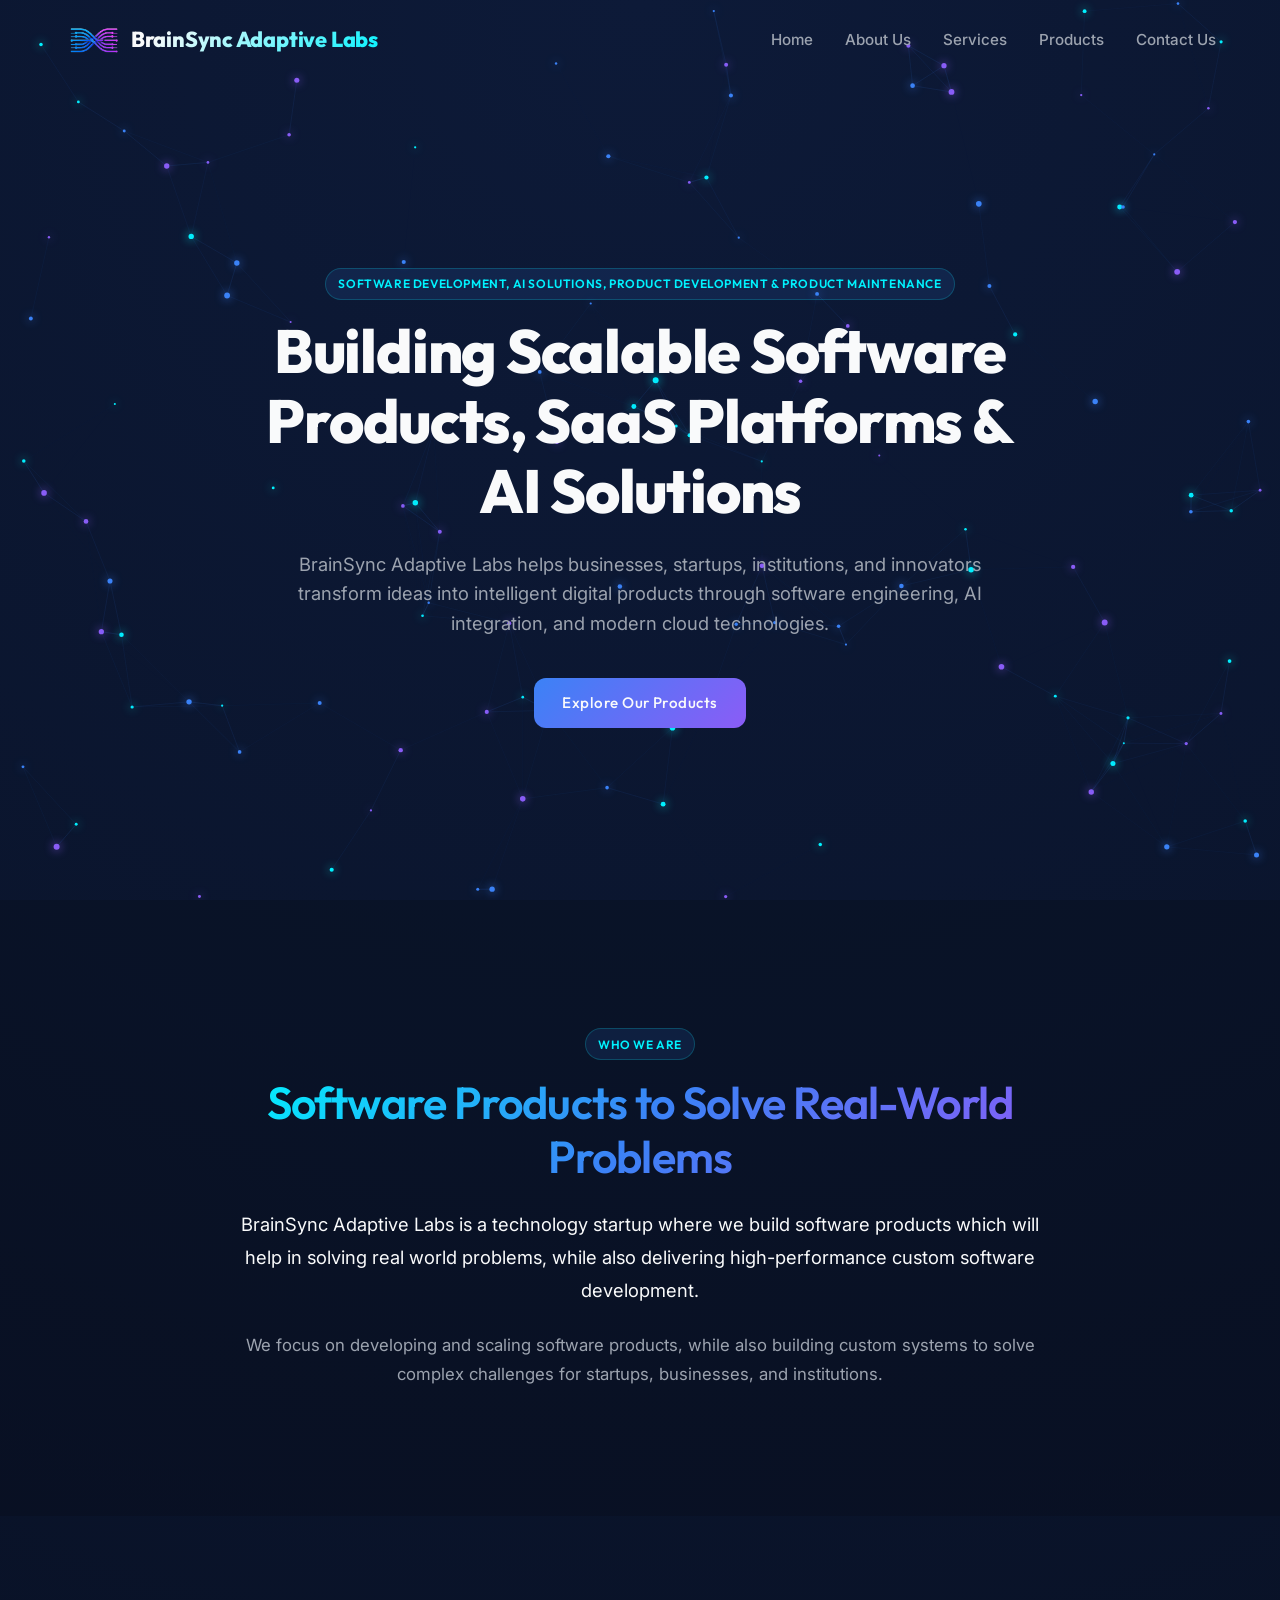
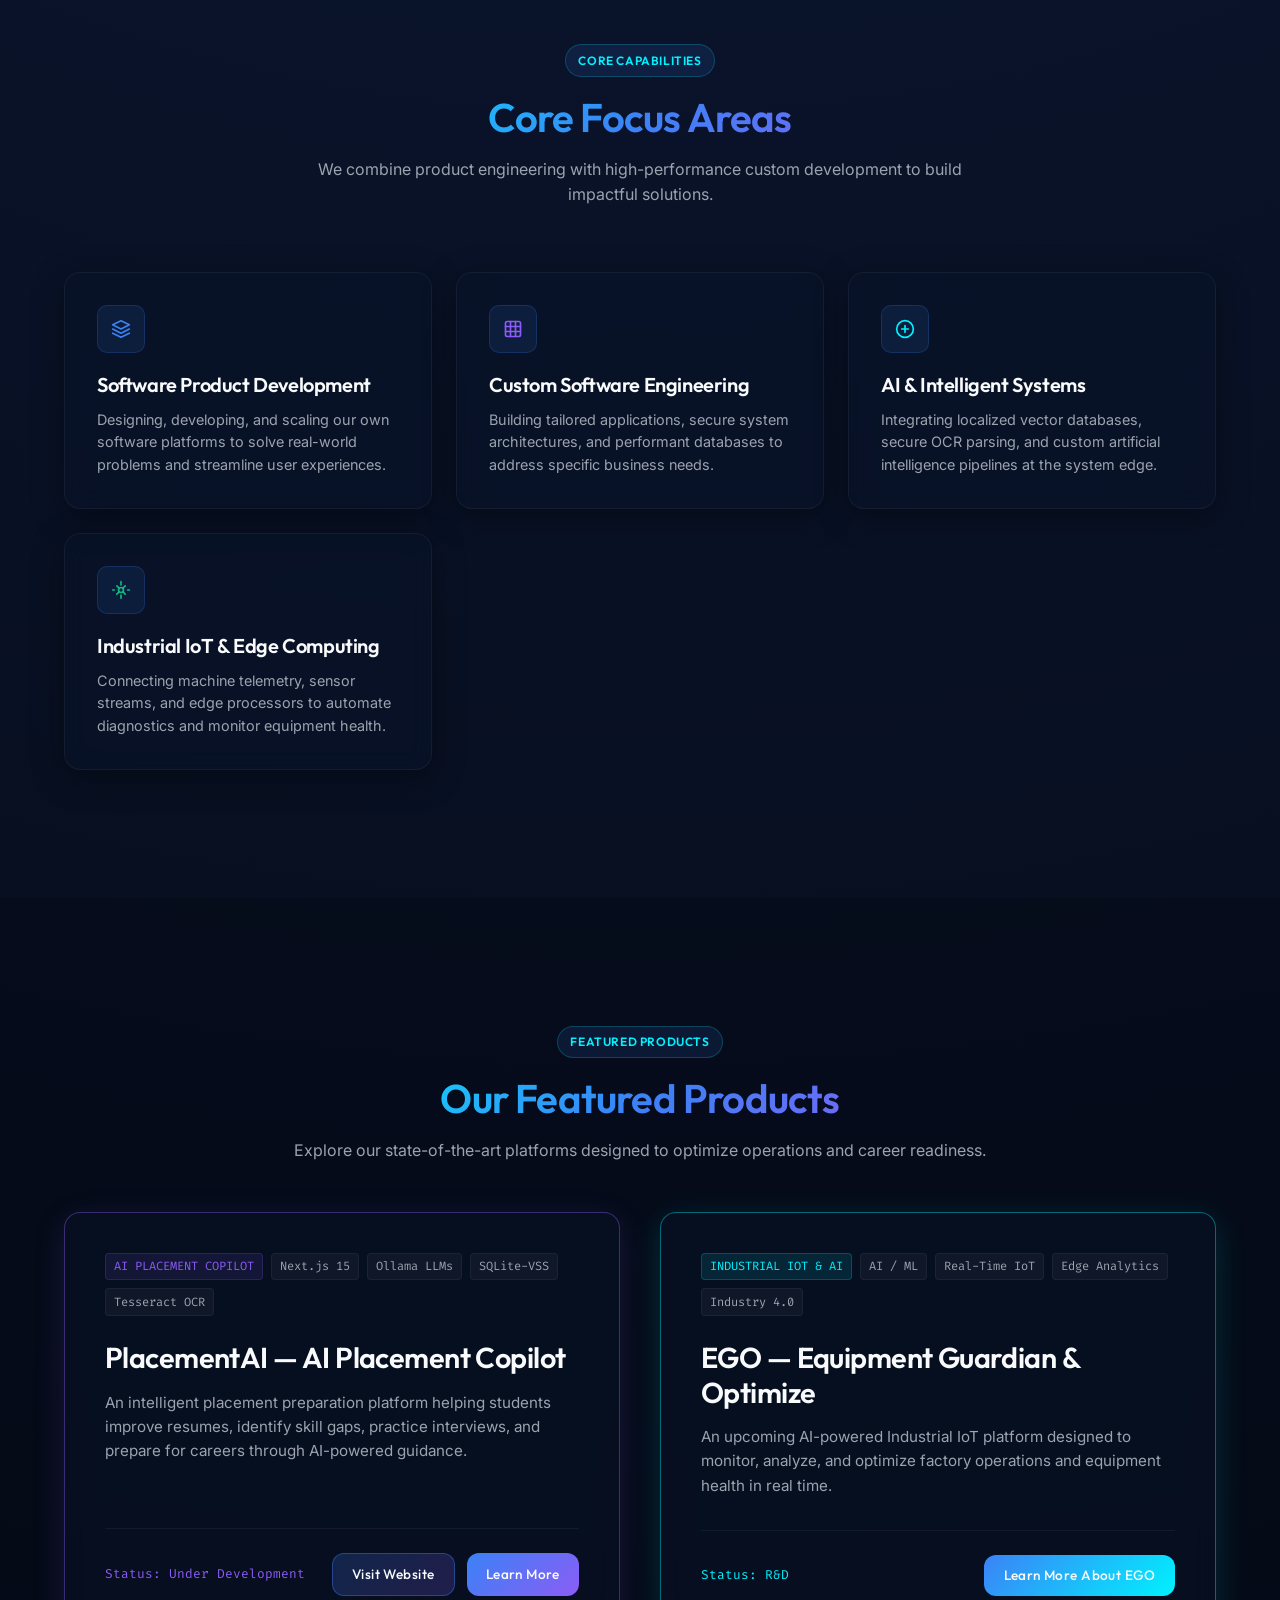
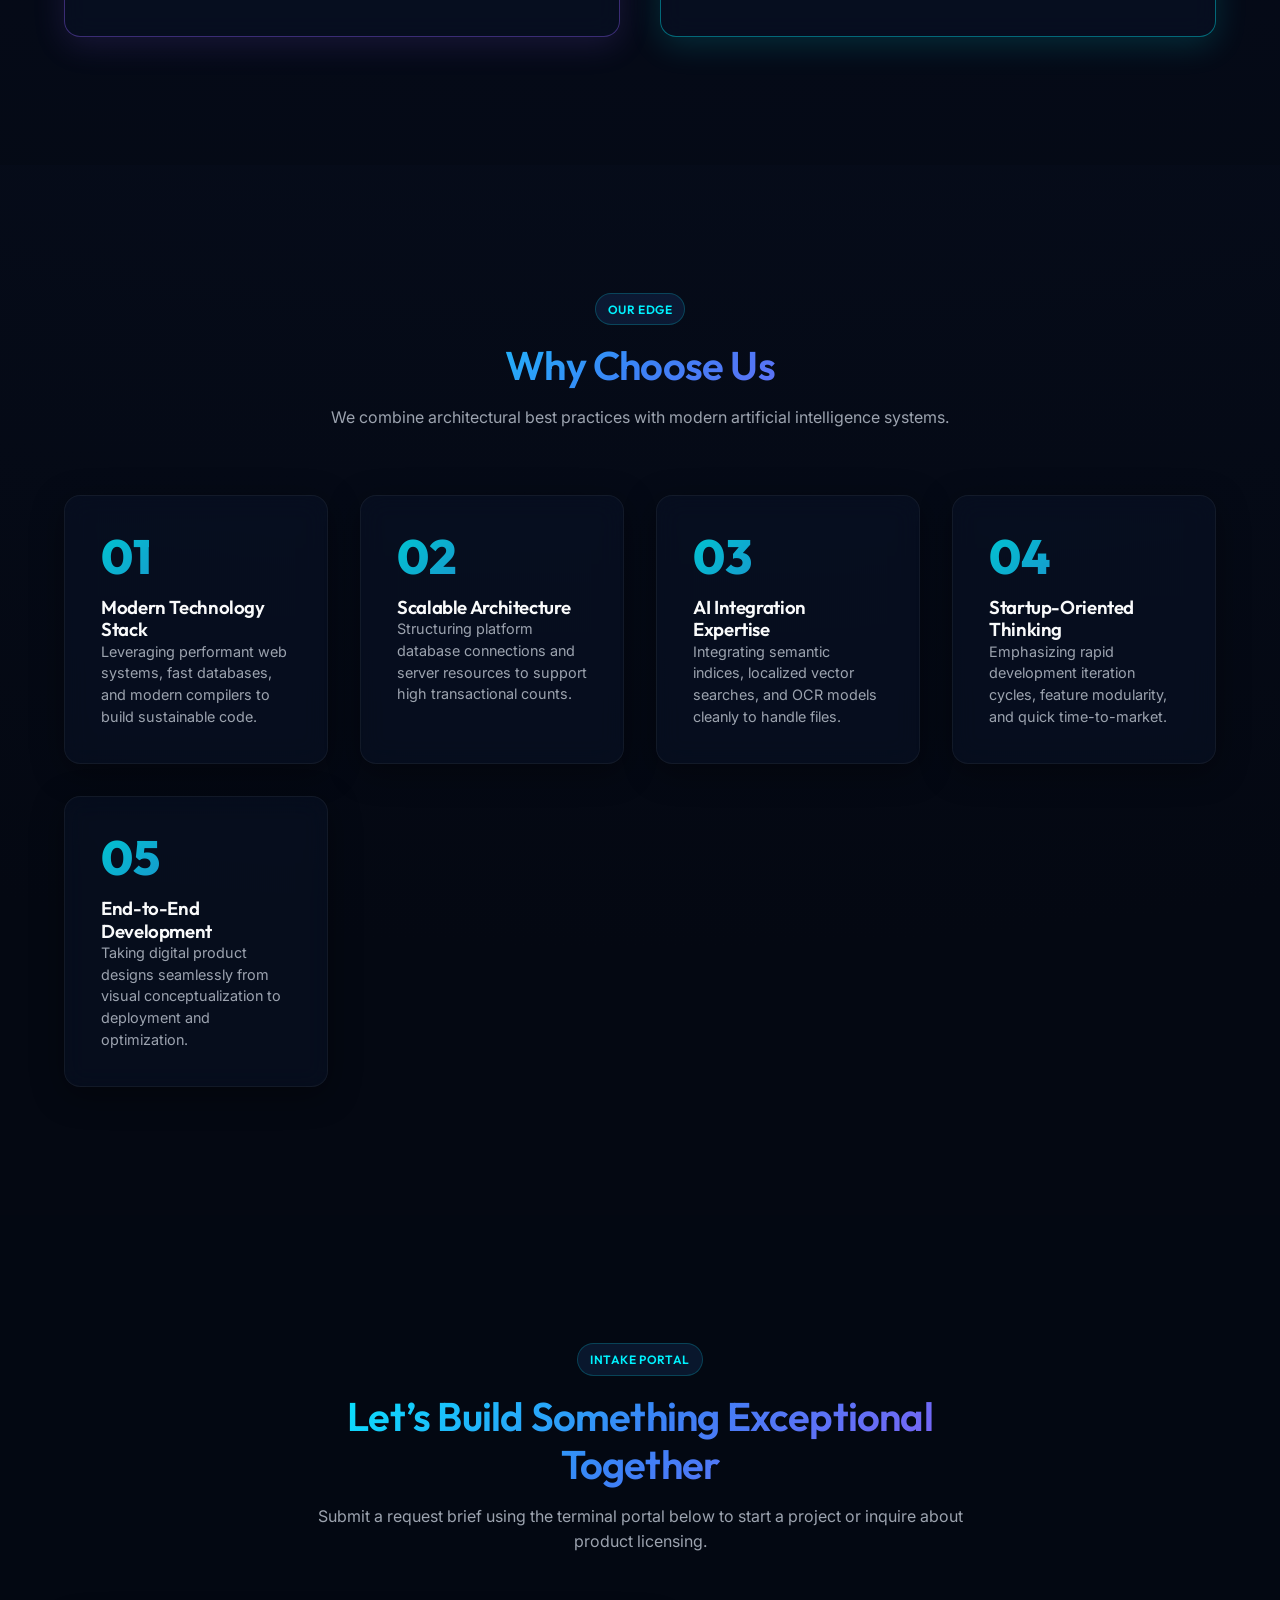
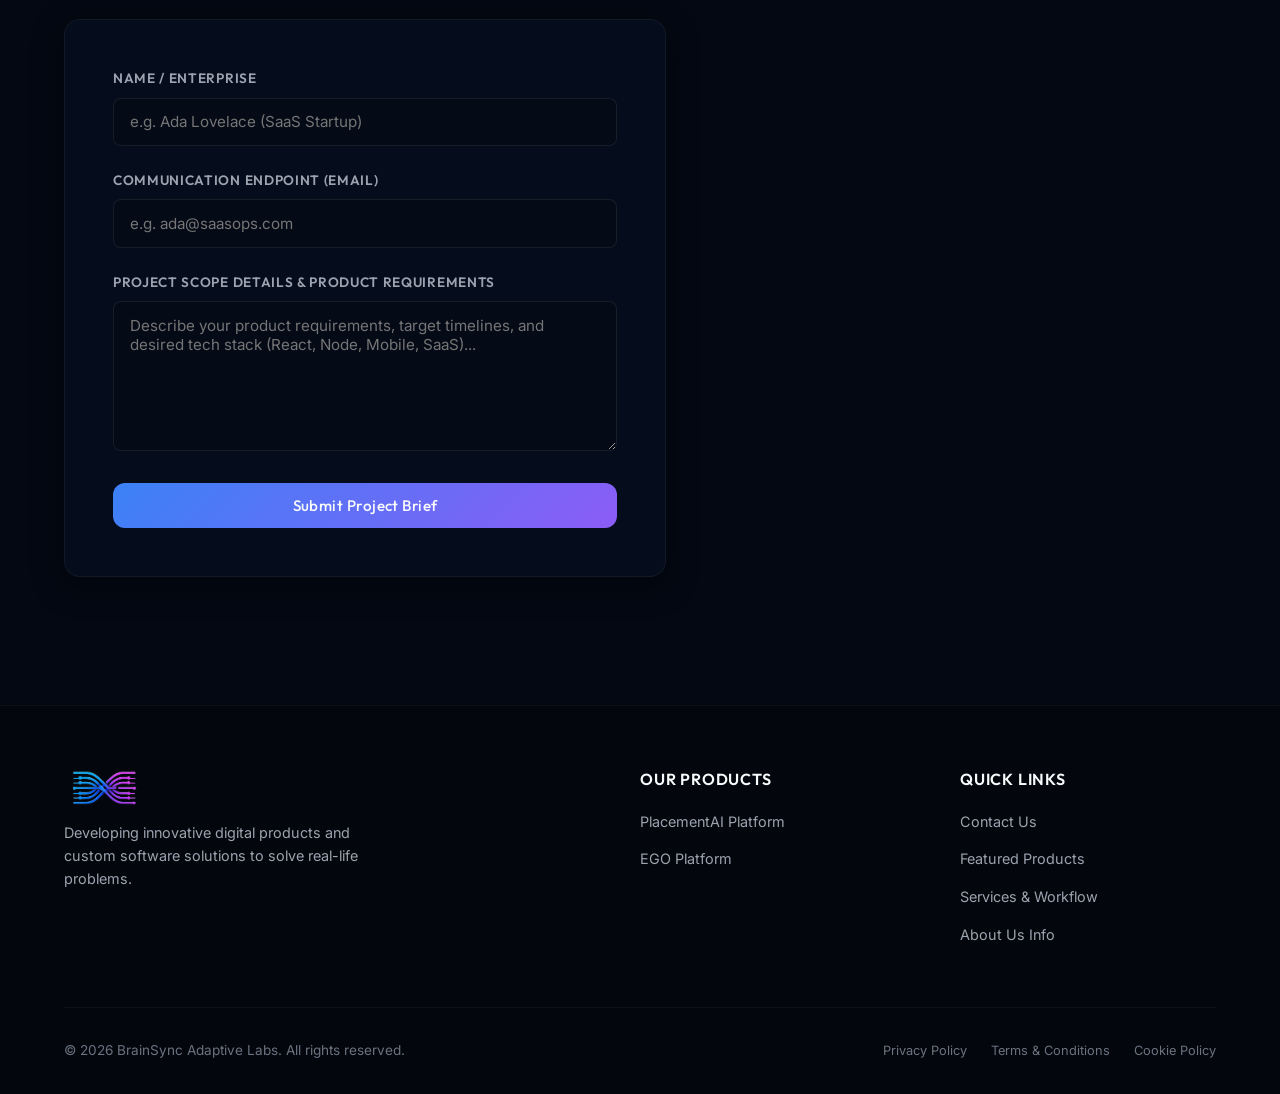
==== commit a2dc56ec: "Add placementai.in link to PlacementAI product cards" ====
--- a/index.html
+++ b/index.html
@@ -206,10 +206,16 @@
               <div style="font-family: var(--font-mono); font-size: 0.8rem; color: var(--color-secondary);">
                 Status: Under Development
               </div>
-              <a href="products.html" class="glow-btn glow-btn-primary"
-                style="padding: 0.6rem 1.2rem; font-size: 0.85rem;">
-                Learn More About PlacementAI
-              </a>
+              <div style="display: flex; gap: 0.75rem; flex-wrap: wrap;">
+                <a href="https://www.placementai.in" target="_blank" rel="noopener noreferrer" class="glow-btn"
+                  style="padding: 0.6rem 1.2rem; font-size: 0.85rem;">
+                  Visit Website
+                </a>
+                <a href="products.html" class="glow-btn glow-btn-primary"
+                  style="padding: 0.6rem 1.2rem; font-size: 0.85rem;">
+                  Learn More
+                </a>
+              </div>
             </div>
           </div>
 
